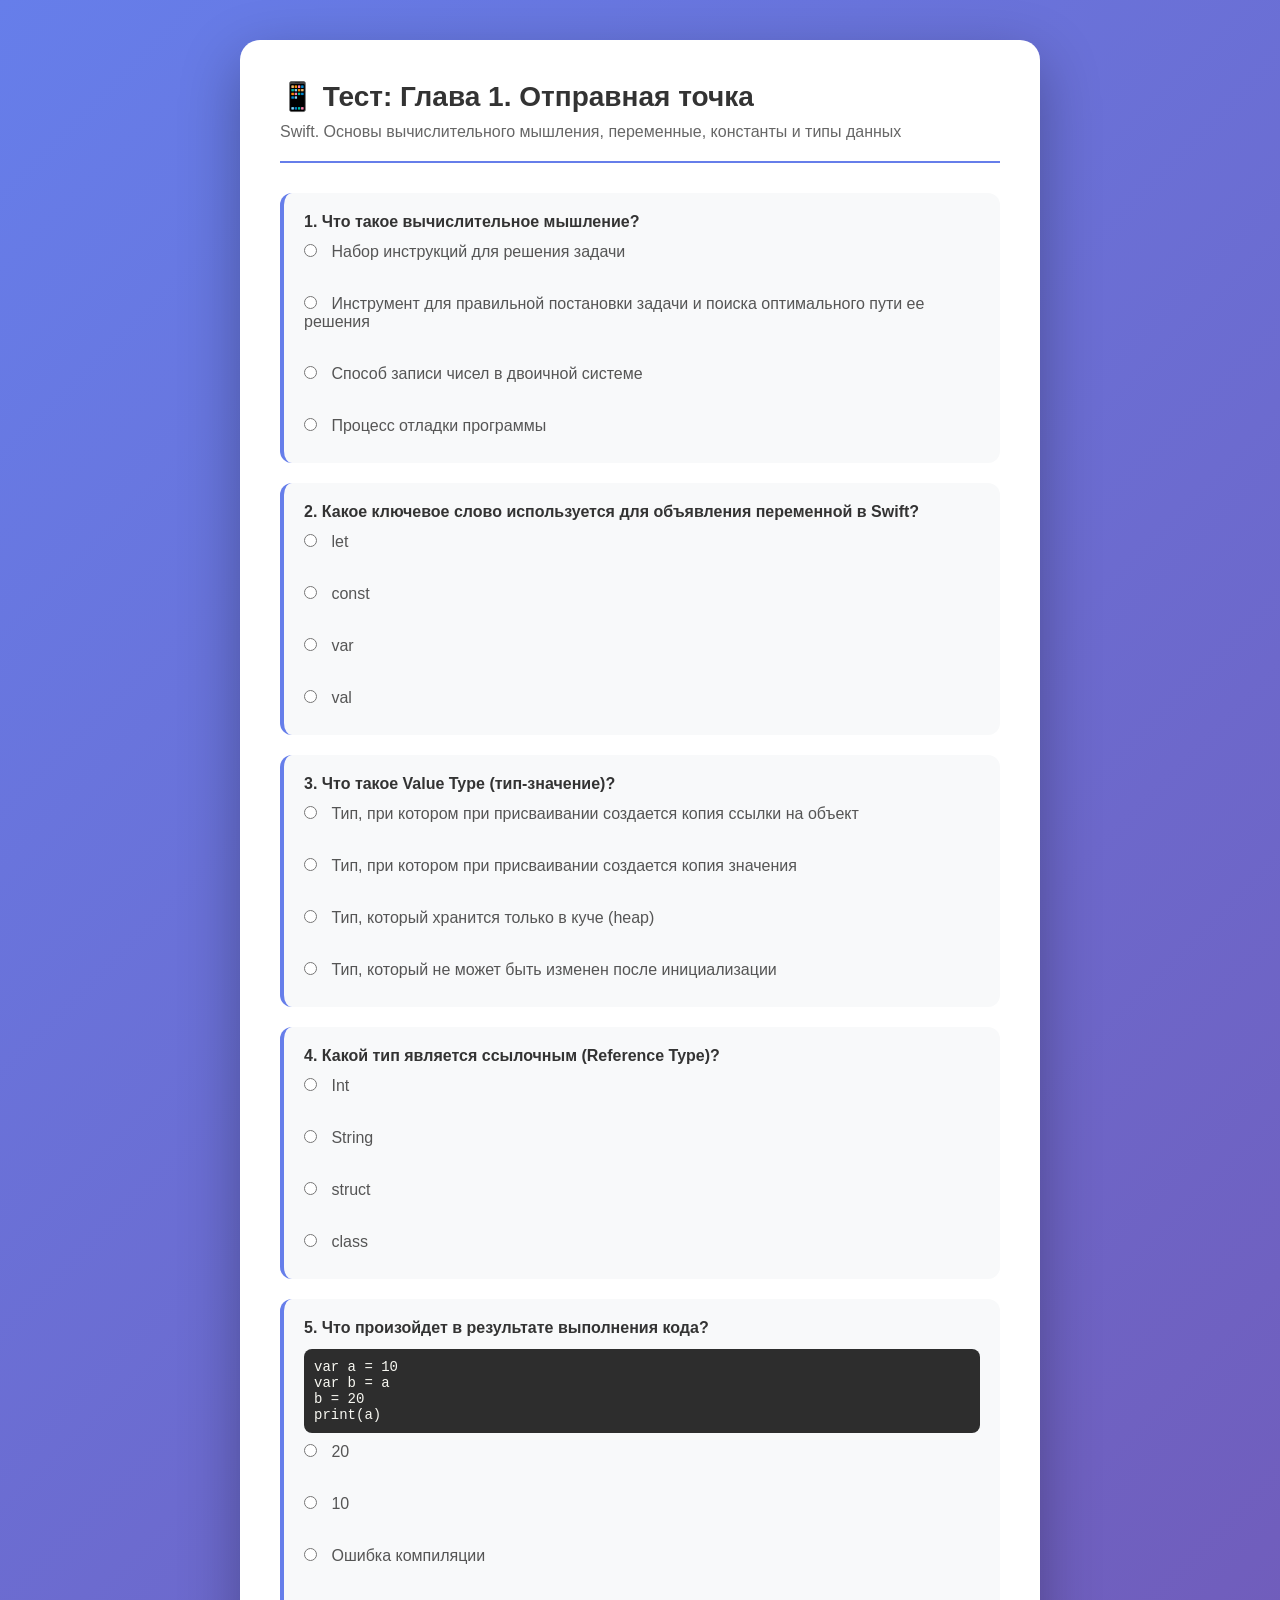
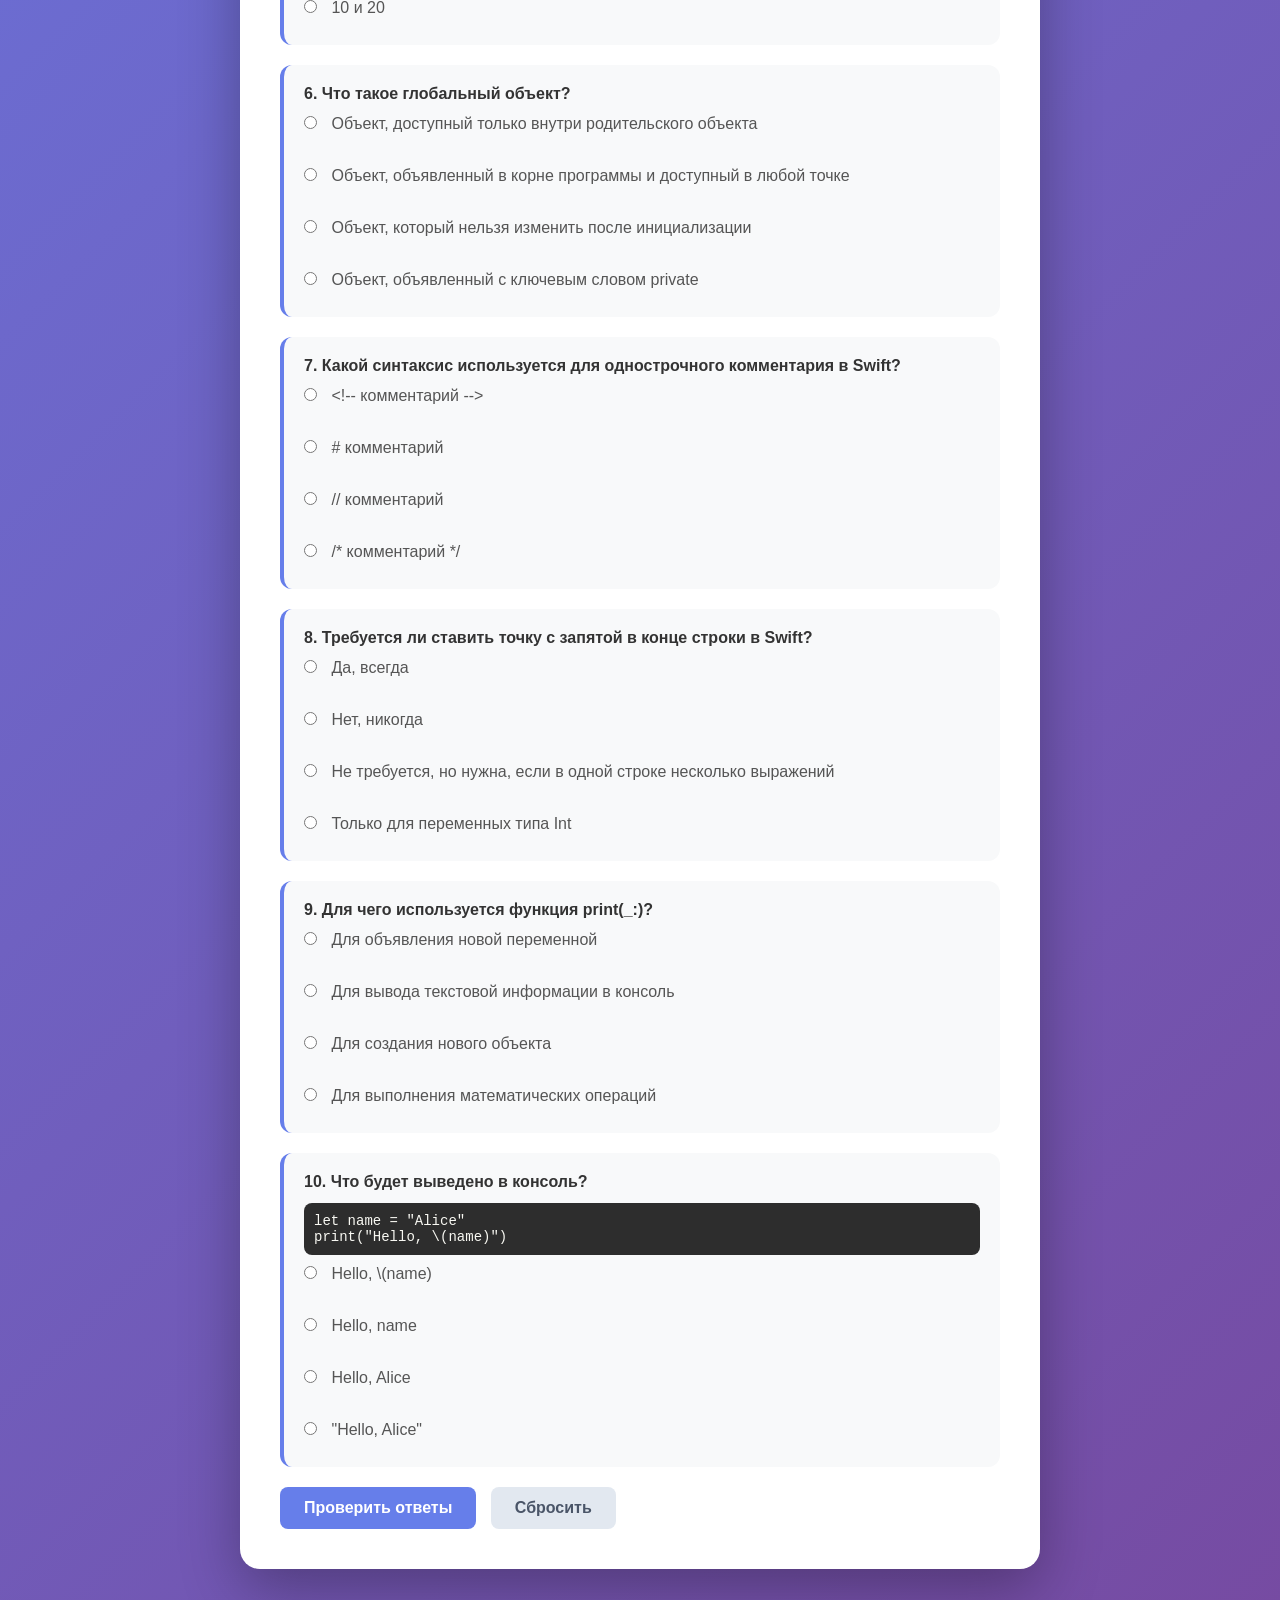
==== swift/part-01/chapter-01/quiz/index.html @ 601bf2ff "quiz chapter 1" ====
<!DOCTYPE html>
<html lang="ru">
<head>
    <meta charset="UTF-8">
    <meta name="viewport" content="width=device-width, initial-scale=1.0">
    <title>Тест: Swift. Глава 1</title>
    <link rel="stylesheet" href="style.css">
</head>
<body>
    <div class="container">
        <h1>📱 Тест: Глава 1. Отправная точка</h1>
        <p class="subtitle">Swift. Основы вычислительного мышления, переменные, константы и типы данных</p>
        
        <form id="quizForm">
            <!-- Вопрос 1 -->
            <div class="question">
                <p><strong>1. Что такое вычислительное мышление?</strong></p>
                <label><input type="radio" name="q1" value="0"> Набор инструкций для решения задачи</label><br>
                <label><input type="radio" name="q1" value="1"> Инструмент для правильной постановки задачи и поиска оптимального пути ее решения</label><br>
                <label><input type="radio" name="q1" value="0"> Способ записи чисел в двоичной системе</label><br>
                <label><input type="radio" name="q1" value="0"> Процесс отладки программы</label>
            </div>

            <!-- Вопрос 2 -->
            <div class="question">
                <p><strong>2. Какое ключевое слово используется для объявления переменной в Swift?</strong></p>
                <label><input type="radio" name="q2" value="0"> let</label><br>
                <label><input type="radio" name="q2" value="0"> const</label><br>
                <label><input type="radio" name="q2" value="1"> var</label><br>
                <label><input type="radio" name="q2" value="0"> val</label>
            </div>

            <!-- Вопрос 3 -->
            <div class="question">
                <p><strong>3. Что такое Value Type (тип-значение)?</strong></p>
                <label><input type="radio" name="q3" value="0"> Тип, при котором при присваивании создается копия ссылки на объект</label><br>
                <label><input type="radio" name="q3" value="1"> Тип, при котором при присваивании создается копия значения</label><br>
                <label><input type="radio" name="q3" value="0"> Тип, который хранится только в куче (heap)</label><br>
                <label><input type="radio" name="q3" value="0"> Тип, который не может быть изменен после инициализации</label>
            </div>

            <!-- Вопрос 4 -->
            <div class="question">
                <p><strong>4. Какой тип является ссылочным (Reference Type)?</strong></p>
                <label><input type="radio" name="q4" value="0"> Int</label><br>
                <label><input type="radio" name="q4" value="0"> String</label><br>
                <label><input type="radio" name="q4" value="0"> struct</label><br>
                <label><input type="radio" name="q4" value="1"> class</label>
            </div>

            <!-- Вопрос 5 -->
            <div class="question">
                <p><strong>5. Что произойдет в результате выполнения кода?</strong></p>
                <pre>var a = 10
var b = a
b = 20
print(a)</pre>
                <label><input type="radio" name="q5" value="0"> 20</label><br>
                <label><input type="radio" name="q5" value="1"> 10</label><br>
                <label><input type="radio" name="q5" value="0"> Ошибка компиляции</label><br>
                <label><input type="radio" name="q5" value="0"> 10 и 20</label>
            </div>

            <!-- Вопрос 6 -->
            <div class="question">
                <p><strong>6. Что такое глобальный объект?</strong></p>
                <label><input type="radio" name="q6" value="0"> Объект, доступный только внутри родительского объекта</label><br>
                <label><input type="radio" name="q6" value="1"> Объект, объявленный в корне программы и доступный в любой точке</label><br>
                <label><input type="radio" name="q6" value="0"> Объект, который нельзя изменить после инициализации</label><br>
                <label><input type="radio" name="q6" value="0"> Объект, объявленный с ключевым словом private</label>
            </div>

            <!-- Вопрос 7 -->
            <div class="question">
                <p><strong>7. Какой синтаксис используется для однострочного комментария в Swift?</strong></p>
                <label><input type="radio" name="q7" value="0"> &lt;!-- комментарий --&gt;</label><br>
                <label><input type="radio" name="q7" value="0"> # комментарий</label><br>
                <label><input type="radio" name="q7" value="1"> // комментарий</label><br>
                <label><input type="radio" name="q7" value="0"> /* комментарий */</label>
            </div>

            <!-- Вопрос 8 -->
            <div class="question">
                <p><strong>8. Требуется ли ставить точку с запятой в конце строки в Swift?</strong></p>
                <label><input type="radio" name="q8" value="0"> Да, всегда</label><br>
                <label><input type="radio" name="q8" value="0"> Нет, никогда</label><br>
                <label><input type="radio" name="q8" value="1"> Не требуется, но нужна, если в одной строке несколько выражений</label><br>
                <label><input type="radio" name="q8" value="0"> Только для переменных типа Int</label>
            </div>

            <!-- Вопрос 9 -->
            <div class="question">
                <p><strong>9. Для чего используется функция print(_:)?</strong></p>
                <label><input type="radio" name="q9" value="0"> Для объявления новой переменной</label><br>
                <label><input type="radio" name="q9" value="1"> Для вывода текстовой информации в консоль</label><br>
                <label><input type="radio" name="q9" value="0"> Для создания нового объекта</label><br>
                <label><input type="radio" name="q9" value="0"> Для выполнения математических операций</label>
            </div>

            <!-- Вопрос 10 -->
            <div class="question">
                <p><strong>10. Что будет выведено в консоль?</strong></p>
                <pre>let name = "Alice"
print("Hello, \(name)")</pre>
                <label><input type="radio" name="q10" value="0"> Hello, \(name)</label><br>
                <label><input type="radio" name="q10" value="0"> Hello, name</label><br>
                <label><input type="radio" name="q10" value="1"> Hello, Alice</label><br>
                <label><input type="radio" name="q10" value="0"> "Hello, Alice"</label>
            </div>

            <button type="button" class="btn" onclick="checkAnswers()">Проверить ответы</button>
            <button type="reset" class="btn reset" onclick="clearResult()">Сбросить</button>
        </form>
        
        <div id="result"></div>
    </div>
    
    <script src="script.js"></script>
</body>
</html>
---- swift/part-01/chapter-01/quiz/style.css ----
* {
    margin: 0;
    padding: 0;
    box-sizing: border-box;
}

body {
    font-family: -apple-system, BlinkMacSystemFont, 'Segoe UI', Roboto, Helvetica, Arial, sans-serif;
    background: linear-gradient(135deg, #667eea 0%, #764ba2 100%);
    min-height: 100vh;
    padding: 40px 20px;
}

.container {
    max-width: 800px;
    margin: 0 auto;
    background: white;
    border-radius: 20px;
    padding: 40px;
    box-shadow: 0 20px 60px rgba(0,0,0,0.3);
}

h1 {
    color: #333;
    margin-bottom: 10px;
    font-size: 28px;
}

.subtitle {
    color: #666;
    margin-bottom: 30px;
    padding-bottom: 20px;
    border-bottom: 2px solid #667eea;
}

.question {
    background: #f8f9fa;
    padding: 20px;
    margin-bottom: 20px;
    border-radius: 12px;
    border-left: 4px solid #667eea;
}

.question p {
    font-weight: 600;
    margin-bottom: 12px;
    color: #333;
}

.question pre {
    background: #2d2d2d;
    color: #f8f8f2;
    padding: 10px;
    border-radius: 8px;
    margin: 10px 0;
    font-family: 'SF Mono', Monaco, monospace;
    font-size: 14px;
}

.question label {
    display: block;
    margin: 8px 0;
    cursor: pointer;
    color: #555;
}

.question input[type="radio"] {
    margin-right: 10px;
    cursor: pointer;
}

.btn {
    background: #667eea;
    color: white;
    border: none;
    padding: 12px 24px;
    font-size: 16px;
    font-weight: 600;
    border-radius: 8px;
    cursor: pointer;
    margin-right: 10px;
    transition: background 0.3s;
}

.btn:hover {
    background: #5a67d8;
}

.btn.reset {
    background: #e2e8f0;
    color: #4a5568;
}

.btn.reset:hover {
    background: #cbd5e0;
}

#result {
    margin-top: 30px;
    padding: 20px;
    border-radius: 12px;
    font-size: 18px;
    font-weight: 600;
    text-align: center;
    display: none;
}

.result-success {
    background: #c6f6d5;
    color: #22543d;
    border: 1px solid #9ae6b4;
}

.result-fail {
    background: #fed7d7;
    color: #742a2a;
    border: 1px solid #fc8181;
}

@media (max-width: 600px) {
    .container {
        padding: 20px;
    }
    
    h1 {
        font-size: 22px;
    }
    
    .btn {
        width: 100%;
        margin-bottom: 10px;
    }
}
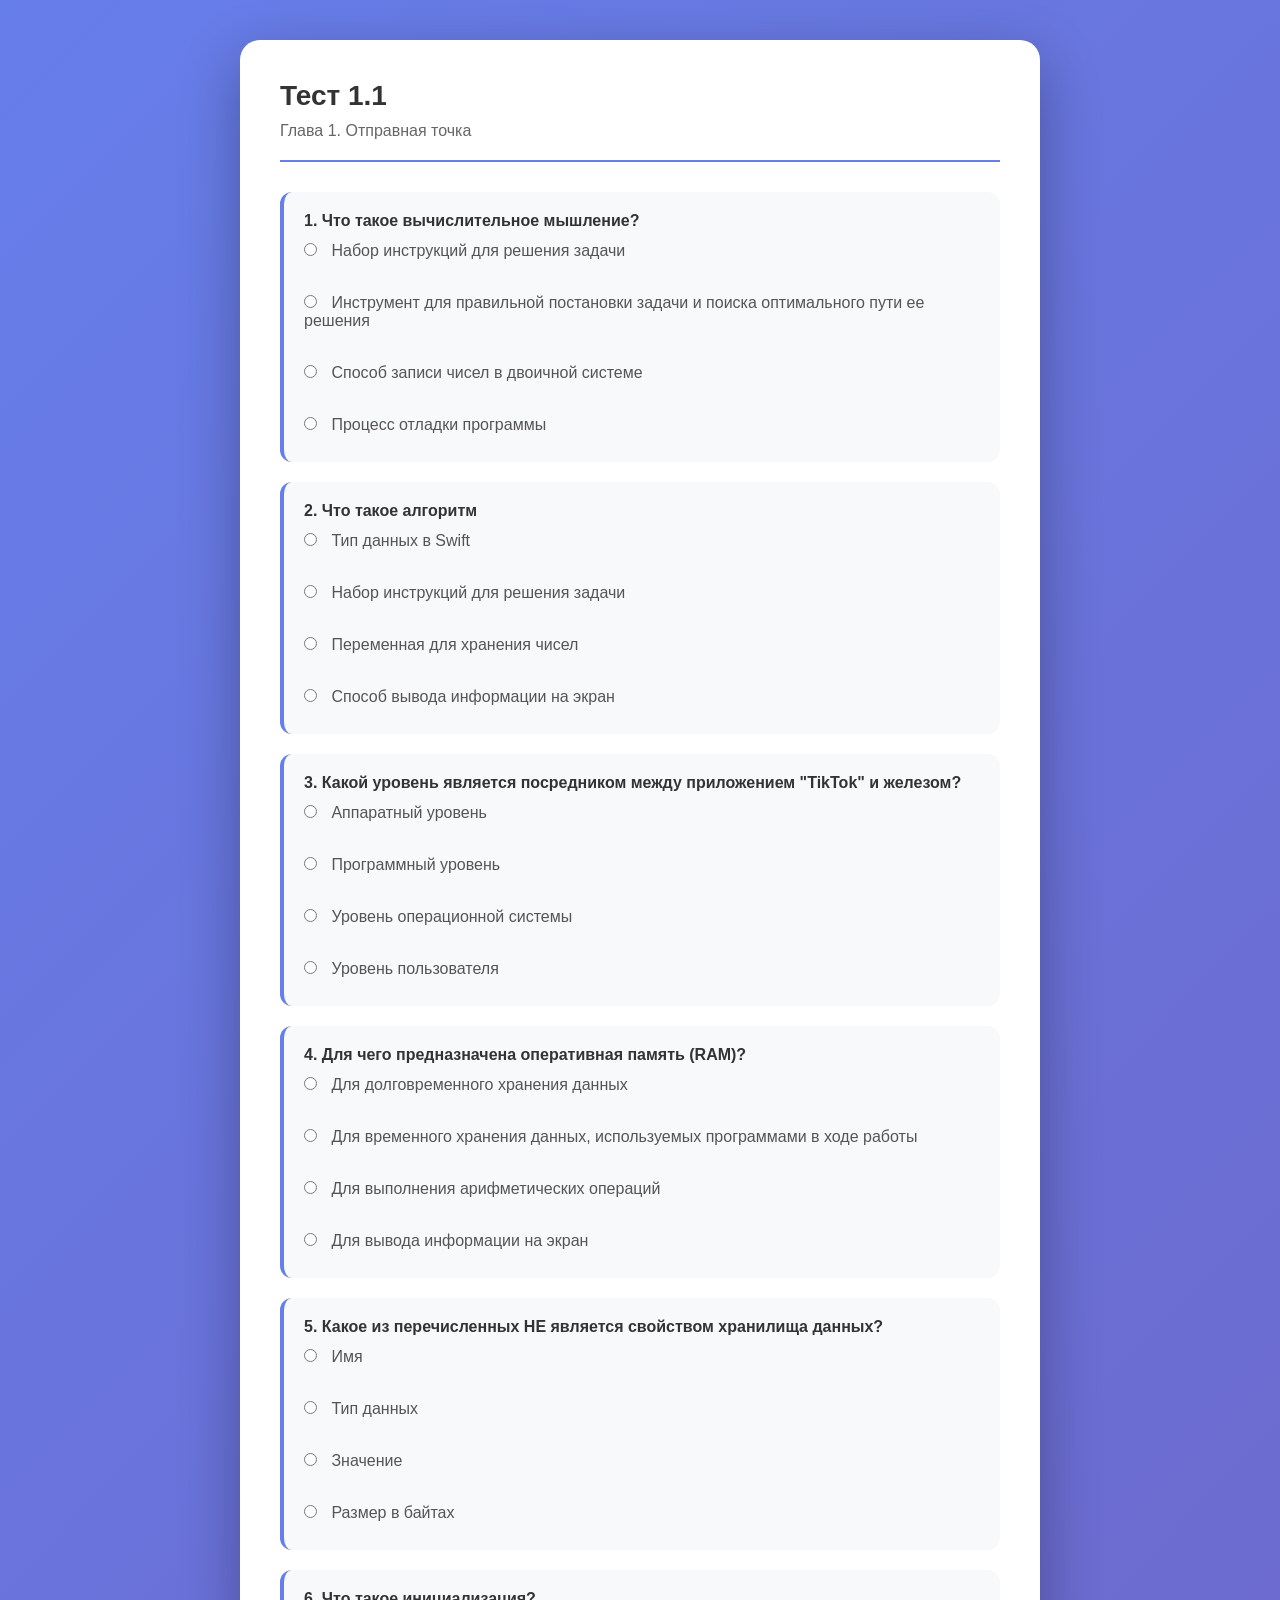
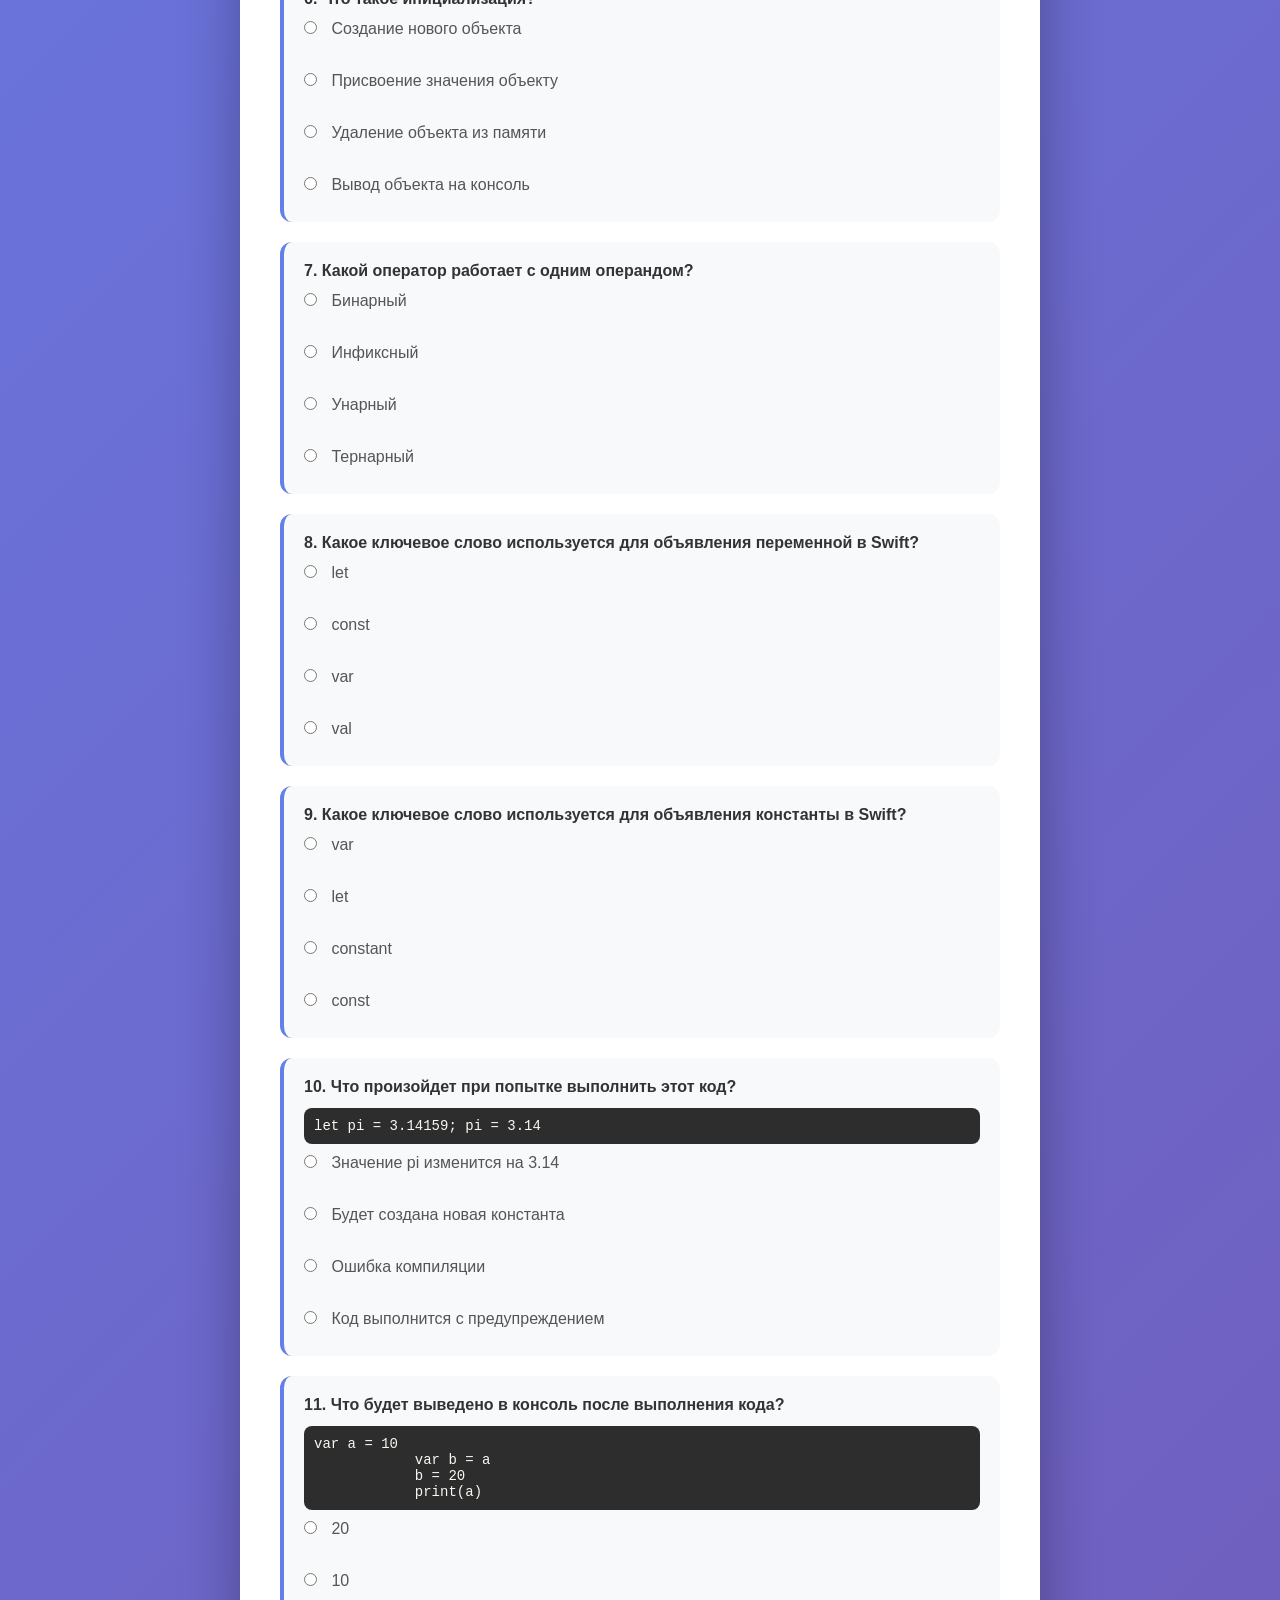
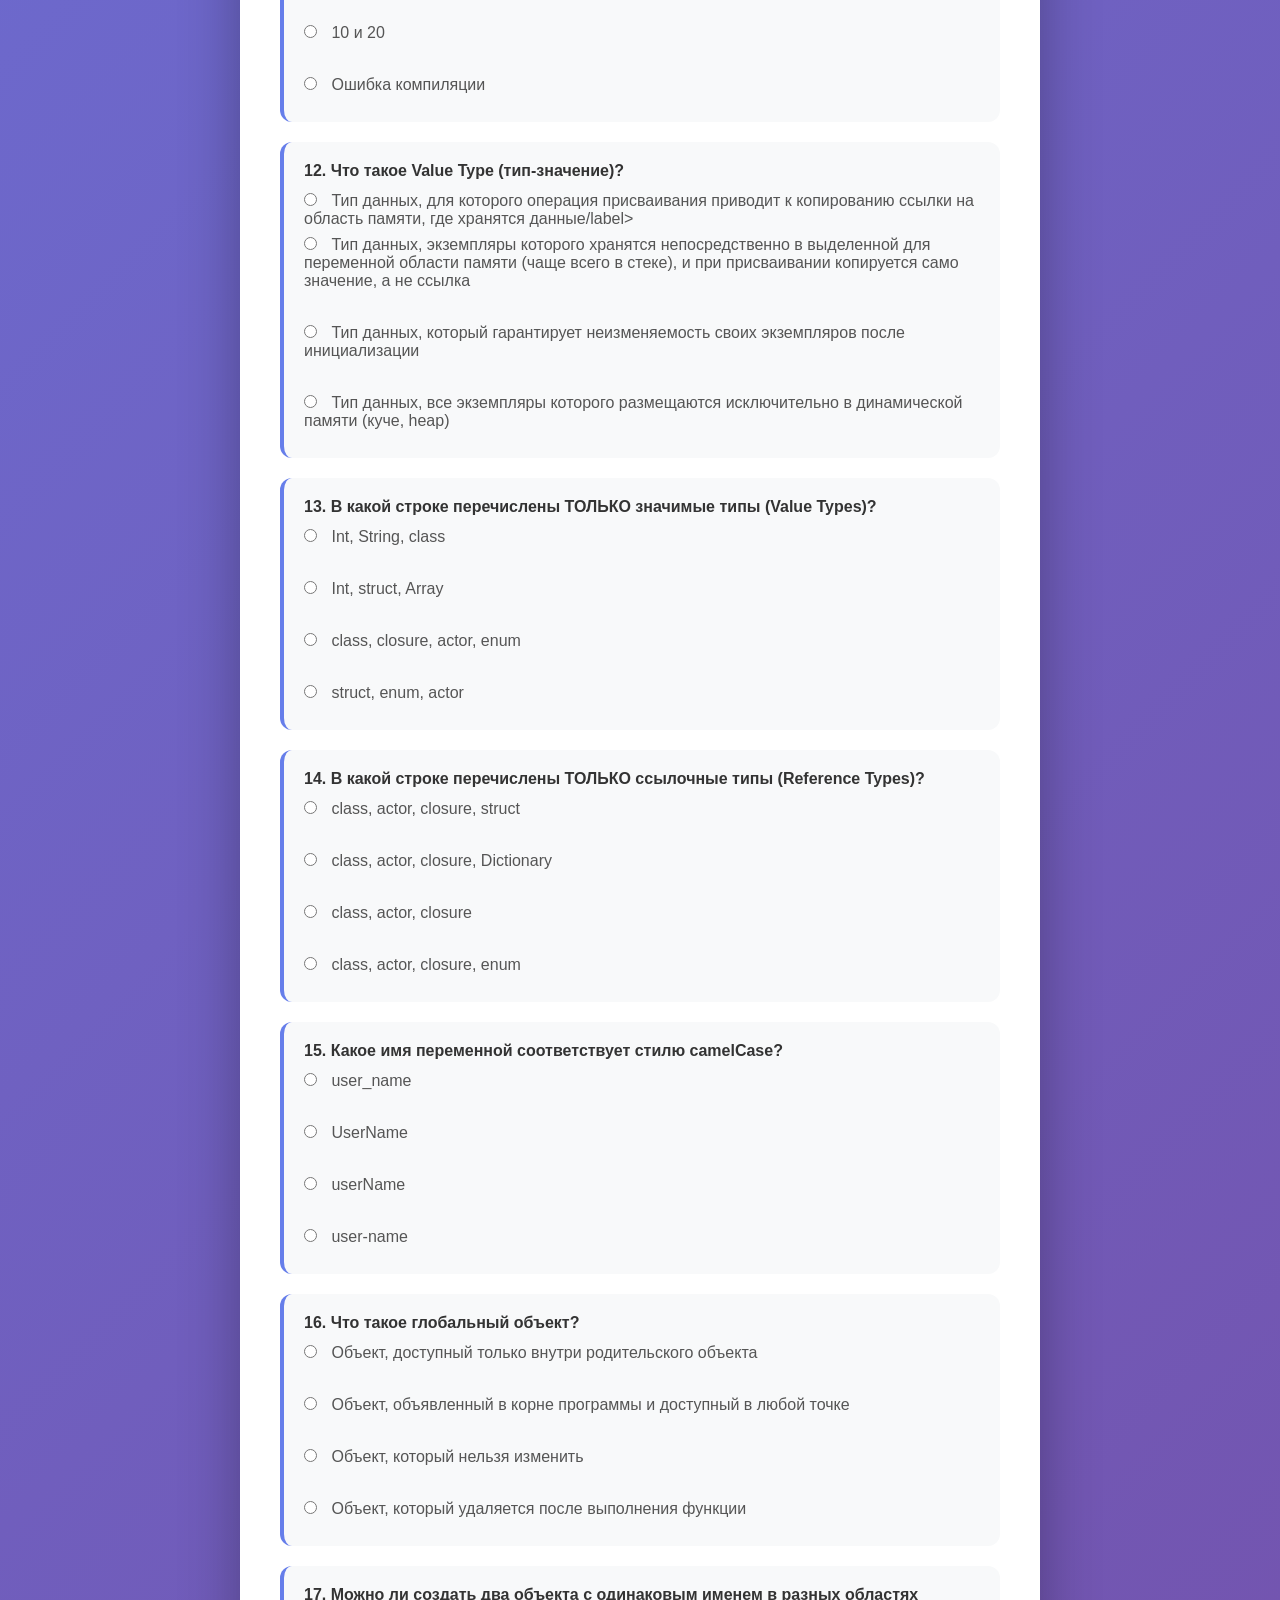
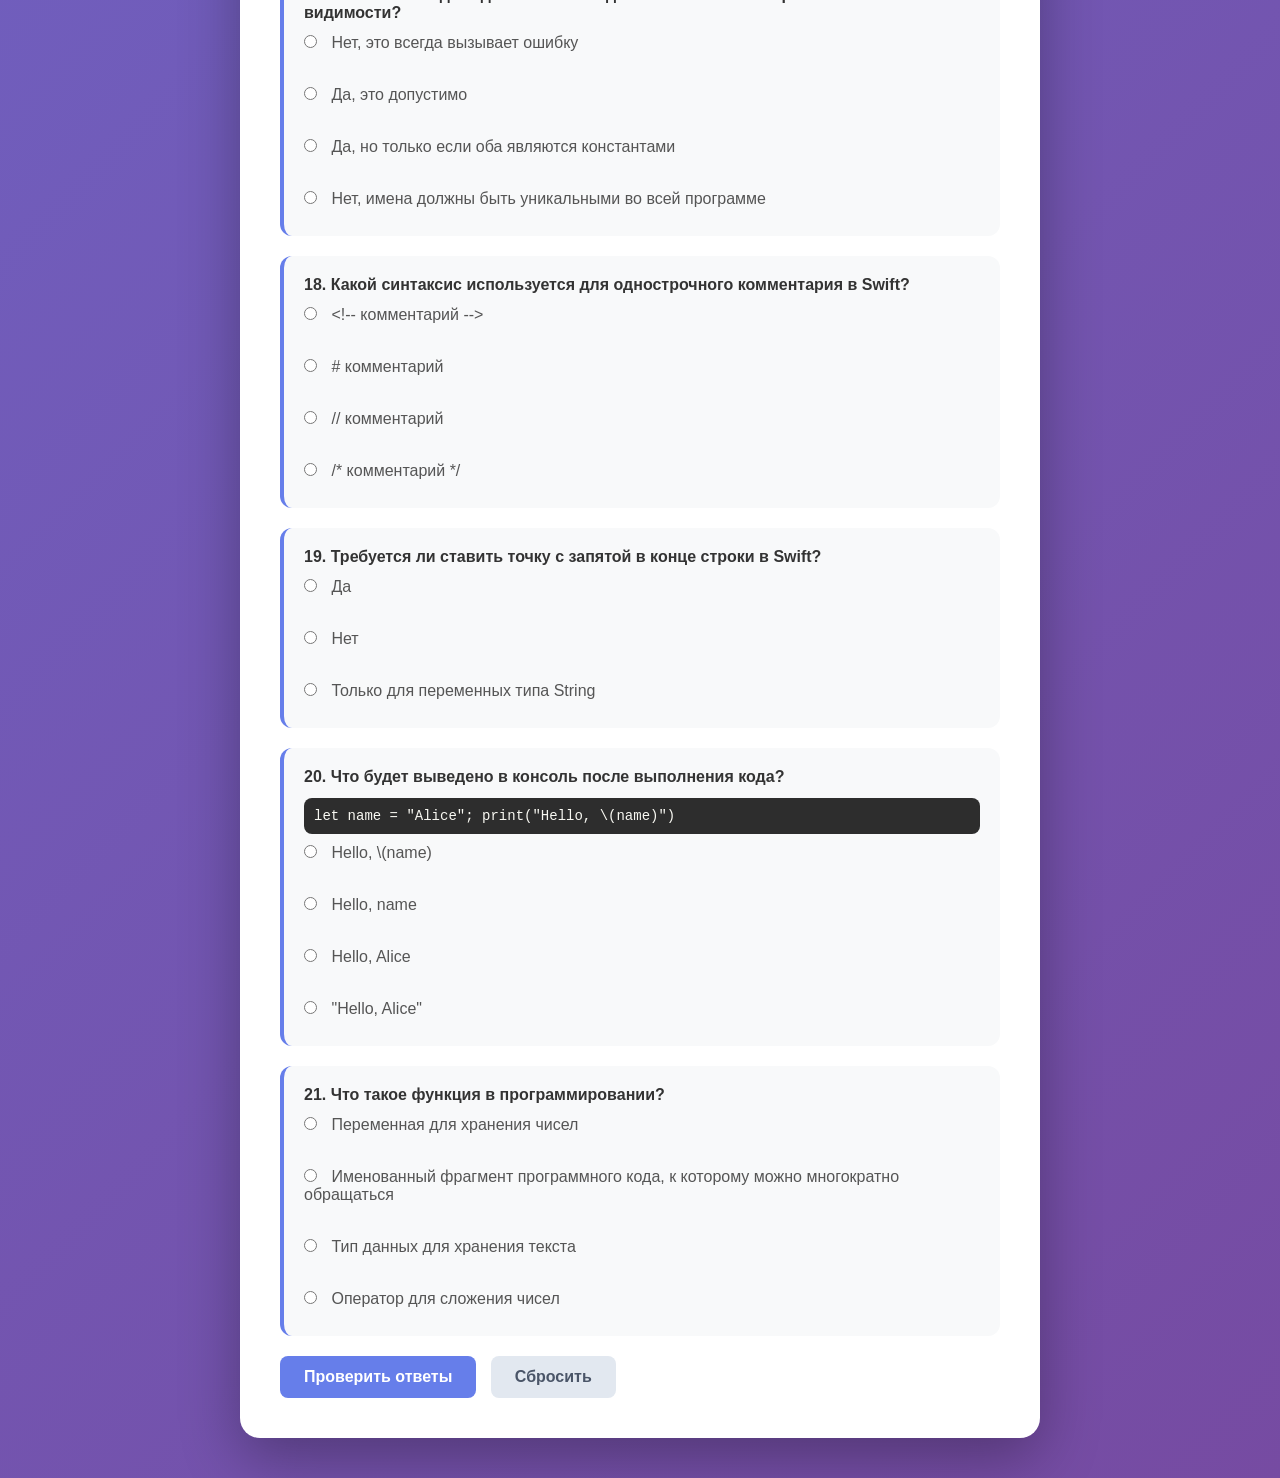
==== commit 383d94b2: "upd quiz 1.1" ====
--- a/swift/part-01/chapter-01/quiz/index.html
+++ b/swift/part-01/chapter-01/quiz/index.html
@@ -8,8 +8,8 @@
 </head>
 <body>
     <div class="container">
-        <h1>📱 Тест: Глава 1. Отправная точка</h1>
-        <p class="subtitle">Swift. Основы вычислительного мышления, переменные, константы и типы данных</p>
+        <h1>Тест 1.1</h1>
+        <p class="subtitle">Глава 1. Отправная точка</p>
         
         <form id="quizForm">
             <!-- Вопрос 1 -->
@@ -23,89 +23,187 @@
 
             <!-- Вопрос 2 -->
             <div class="question">
-                <p><strong>2. Какое ключевое слово используется для объявления переменной в Swift?</strong></p>
-                <label><input type="radio" name="q2" value="0"> let</label><br>
-                <label><input type="radio" name="q2" value="0"> const</label><br>
-                <label><input type="radio" name="q2" value="1"> var</label><br>
-                <label><input type="radio" name="q2" value="0"> val</label>
+                <p><strong>2. Что такое алгоритм </strong></p>
+                <label><input type="radio" name="q2" value="0"> Тип данных в Swift</label><br>
+                <label><input type="radio" name="q2" value="1"> Набор инструкций для решения задачи</label><br>
+                <label><input type="radio" name="q2" value="0"> Переменная для хранения чисел</label><br>
+                <label><input type="radio" name="q2" value="0"> Способ вывода информации на экран</label>
             </div>
 
             <!-- Вопрос 3 -->
             <div class="question">
-                <p><strong>3. Что такое Value Type (тип-значение)?</strong></p>
-                <label><input type="radio" name="q3" value="0"> Тип, при котором при присваивании создается копия ссылки на объект</label><br>
-                <label><input type="radio" name="q3" value="1"> Тип, при котором при присваивании создается копия значения</label><br>
-                <label><input type="radio" name="q3" value="0"> Тип, который хранится только в куче (heap)</label><br>
-                <label><input type="radio" name="q3" value="0"> Тип, который не может быть изменен после инициализации</label>
-            </div>
-
+                <p><strong>3. Какой уровень является посредником между приложением "TikTok" и железом?</strong></p>
+                <label><input type="radio" name="q3" value="0"> Аппаратный уровень</label><br>
+                <label><input type="radio" name="q3" value="0"> Программный уровень</label><br>
+                <label><input type="radio" name="q3" value="1"> Уровень операционной системы</label><br>
+                <label><input type="radio" name="q3" value="0"> Уровень пользователя</label>
+            </div>
+            
             <!-- Вопрос 4 -->
             <div class="question">
-                <p><strong>4. Какой тип является ссылочным (Reference Type)?</strong></p>
-                <label><input type="radio" name="q4" value="0"> Int</label><br>
-                <label><input type="radio" name="q4" value="0"> String</label><br>
-                <label><input type="radio" name="q4" value="0"> struct</label><br>
-                <label><input type="radio" name="q4" value="1"> class</label>
+                <p><strong>4. Для чего предназначена оперативная память (RAM)?</strong></p>
+                <label><input type="radio" name="q4" value="0"> Для долговременного хранения данных</label><br>
+                <label><input type="radio" name="q4" value="1"> Для временного хранения данных, используемых программами в ходе работы</label><br>
+                <label><input type="radio" name="q4" value="0"> Для выполнения арифметических операций</label><br>
+                <label><input type="radio" name="q4" value="0"> Для вывода информации на экран</label>
             </div>
 
             <!-- Вопрос 5 -->
             <div class="question">
-                <p><strong>5. Что произойдет в результате выполнения кода?</strong></p>
+                <p><strong>5. Какое из перечисленных НЕ является свойством хранилища данных?</strong></p>
+                <label><input type="radio" name="q5" value="0"> Имя</label><br>
+                <label><input type="radio" name="q5" value="0"> Тип данных</label><br>
+                <label><input type="radio" name="q5" value="0"> Значение</label><br>
+                <label><input type="radio" name="q5" value="1"> Размер в байтах</label>
+            </div>
+
+            <!-- Вопрос 6 -->
+            <div class="question">
+                <p><strong>6. Что такое инициализация?</strong></p>
+                <label><input type="radio" name="q6" value="0"> Создание нового объекта</label><br>
+                <label><input type="radio" name="q6" value="1"> Присвоение значения объекту</label><br>
+                <label><input type="radio" name="q6" value="0"> Удаление объекта из памяти</label><br>
+                <label><input type="radio" name="q6" value="0"> Вывод объекта на консоль</label>
+            </div>
+
+            <!-- Вопрос 7 -->
+            <div class="question">
+                <p><strong>7. Какой оператор работает с одним операндом?</strong></p>
+                <label><input type="radio" name="q7" value="0"> Бинарный</label><br>
+                <label><input type="radio" name="q7" value="0"> Инфиксный</label><br>
+                <label><input type="radio" name="q7" value="1"> Унарный</label><br>
+                <label><input type="radio" name="q7" value="0"> Тернарный</label>
+            </div>
+
+            <!-- Вопрос 8 -->
+            <div class="question">
+                <p><strong>8. Какое ключевое слово используется для объявления переменной в Swift?</strong></p>
+                <label><input type="radio" name="q8" value="0"> let</label><br>
+                <label><input type="radio" name="q8" value="0"> const</label><br>
+                <label><input type="radio" name="q8" value="1"> var</label><br>
+                <label><input type="radio" name="q8" value="0"> val</label>
+            </div>
+
+            <!-- Вопрос 9 -->
+            <div class="question">
+                <p><strong>9. Какое ключевое слово используется для объявления константы в Swift?</strong></p>
+                <label><input type="radio" name="q9" value="0"> var</label><br>
+                <label><input type="radio" name="q9" value="1"> let</label><br>
+                <label><input type="radio" name="q9" value="0"> constant</label><br>
+                <label><input type="radio" name="q9" value="0"> const</label>
+            </div>
+
+            <!-- Вопрос 10 -->
+            <div class="question">
+                <p><strong>10. Что произойдет при попытке выполнить этот код?</strong></p>
+                <pre>let pi = 3.14159; pi = 3.14</pre>
+                <label><input type="radio" name="q10" value="0"> Значение pi изменится на 3.14</label><br>
+                <label><input type="radio" name="q10" value="0"> Будет создана новая константа</label><br>
+                <label><input type="radio" name="q10" value="1"> Ошибка компиляции</label><br>
+                <label><input type="radio" name="q10" value="0"> Код выполнится с предупреждением</label>
+            </div>
+
+            <!-- Вопрос 11 -->
+            <div class="question">
+                <p><strong>11. Что будет выведено в консоль после выполнения кода?</strong></p>
                 <pre>var a = 10
-var b = a
-b = 20
-print(a)</pre>
-                <label><input type="radio" name="q5" value="0"> 20</label><br>
-                <label><input type="radio" name="q5" value="1"> 10</label><br>
-                <label><input type="radio" name="q5" value="0"> Ошибка компиляции</label><br>
-                <label><input type="radio" name="q5" value="0"> 10 и 20</label>
-            </div>
-
-            <!-- Вопрос 6 -->
-            <div class="question">
-                <p><strong>6. Что такое глобальный объект?</strong></p>
-                <label><input type="radio" name="q6" value="0"> Объект, доступный только внутри родительского объекта</label><br>
-                <label><input type="radio" name="q6" value="1"> Объект, объявленный в корне программы и доступный в любой точке</label><br>
-                <label><input type="radio" name="q6" value="0"> Объект, который нельзя изменить после инициализации</label><br>
-                <label><input type="radio" name="q6" value="0"> Объект, объявленный с ключевым словом private</label>
-            </div>
-
-            <!-- Вопрос 7 -->
-            <div class="question">
-                <p><strong>7. Какой синтаксис используется для однострочного комментария в Swift?</strong></p>
-                <label><input type="radio" name="q7" value="0"> &lt;!-- комментарий --&gt;</label><br>
-                <label><input type="radio" name="q7" value="0"> # комментарий</label><br>
-                <label><input type="radio" name="q7" value="1"> // комментарий</label><br>
-                <label><input type="radio" name="q7" value="0"> /* комментарий */</label>
-            </div>
-
-            <!-- Вопрос 8 -->
-            <div class="question">
-                <p><strong>8. Требуется ли ставить точку с запятой в конце строки в Swift?</strong></p>
-                <label><input type="radio" name="q8" value="0"> Да, всегда</label><br>
-                <label><input type="radio" name="q8" value="0"> Нет, никогда</label><br>
-                <label><input type="radio" name="q8" value="1"> Не требуется, но нужна, если в одной строке несколько выражений</label><br>
-                <label><input type="radio" name="q8" value="0"> Только для переменных типа Int</label>
-            </div>
-
-            <!-- Вопрос 9 -->
-            <div class="question">
-                <p><strong>9. Для чего используется функция print(_:)?</strong></p>
-                <label><input type="radio" name="q9" value="0"> Для объявления новой переменной</label><br>
-                <label><input type="radio" name="q9" value="1"> Для вывода текстовой информации в консоль</label><br>
-                <label><input type="radio" name="q9" value="0"> Для создания нового объекта</label><br>
-                <label><input type="radio" name="q9" value="0"> Для выполнения математических операций</label>
-            </div>
-
-            <!-- Вопрос 10 -->
-            <div class="question">
-                <p><strong>10. Что будет выведено в консоль?</strong></p>
-                <pre>let name = "Alice"
-print("Hello, \(name)")</pre>
-                <label><input type="radio" name="q10" value="0"> Hello, \(name)</label><br>
-                <label><input type="radio" name="q10" value="0"> Hello, name</label><br>
-                <label><input type="radio" name="q10" value="1"> Hello, Alice</label><br>
-                <label><input type="radio" name="q10" value="0"> "Hello, Alice"</label>
+            var b = a
+            b = 20
+            print(a)</pre>
+                <label><input type="radio" name="q11" value="0"> 20</label><br>
+                <label><input type="radio" name="q11" value="1"> 10</label><br>
+                <label><input type="radio" name="q11" value="0"> 10 и 20</label><br>
+                <label><input type="radio" name="q11" value="0"> Ошибка компиляции</label>
+            </div>
+
+            <!-- Вопрос 12 -->
+            <div class="question">
+                <p><strong>12. Что такое Value Type (тип-значение)?</strong></p>
+                <label><input type="radio" name="q12" value="0"> Тип данных, для которого операция присваивания приводит к копированию ссылки на область памяти, где хранятся данные/label><br>
+                <label><input type="radio" name="q12" value="1"> Тип данных, экземпляры которого хранятся непосредственно в выделенной для переменной области памяти (чаще всего в стеке), и при присваивании копируется само значение, а не ссылка</label><br>
+                <label><input type="radio" name="q12" value="0"> Тип данных, который гарантирует неизменяемость своих экземпляров после инициализации</label><br>
+                <label><input type="radio" name="q12" value="0"> Тип данных, все экземпляры которого размещаются исключительно в динамической памяти (куче, heap)</label>
+            </div>
+
+            <!-- Вопрос 13 -->
+            <div class="question">
+                <p><strong>13. В какой строке перечислены ТОЛЬКО значимые типы (Value Types)?</strong></p>
+                <label><input type="radio" name="q13" value="0"> Int, String, class</label><br>
+                <label><input type="radio" name="q13" value="1"> Int, struct, Array</label><br>
+                <label><input type="radio" name="q13" value="0"> class, closure, actor, enum</label><br>
+                <label><input type="radio" name="q13" value="0"> struct, enum, actor</label>
+            </div>
+
+            <!-- Вопрос 14 -->
+            <div class="question">
+                <p><strong>14. В какой строке перечислены ТОЛЬКО ссылочные типы (Reference Types)?</strong></p>
+                <label><input type="radio" name="q14" value="0"> class, actor, closure, struct</label><br>
+                <label><input type="radio" name="q14" value="0"> class, actor, closure, Dictionary</label><br>
+                <label><input type="radio" name="q14" value="1"> class, actor, closure</label><br>
+                <label><input type="radio" name="q14" value="0"> class, actor, closure, enum</label>
+            </div>
+
+            <!-- Вопрос 15 -->
+            <div class="question">
+                <p><strong>15. Какое имя переменной соответствует стилю camelCase?</strong></p>
+                <label><input type="radio" name="q15" value="0"> user_name</label><br>
+                <label><input type="radio" name="q15" value="0"> UserName</label><br>
+                <label><input type="radio" name="q15" value="1"> userName</label><br>
+                <label><input type="radio" name="q15" value="0"> user-name</label>
+            </div>
+
+            <!-- Вопрос 16 -->
+            <div class="question">
+                <p><strong>16. Что такое глобальный объект?</strong></p>
+                <label><input type="radio" name="q16" value="0"> Объект, доступный только внутри родительского объекта</label><br>
+                <label><input type="radio" name="q16" value="1"> Объект, объявленный в корне программы и доступный в любой точке</label><br>
+                <label><input type="radio" name="q16" value="0"> Объект, который нельзя изменить</label><br>
+                <label><input type="radio" name="q16" value="0"> Объект, который удаляется после выполнения функции</label>
+            </div>
+
+            <!-- Вопрос 17 -->
+            <div class="question">
+                <p><strong>17. Можно ли создать два объекта с одинаковым именем в разных областях видимости?</strong></p>
+                <label><input type="radio" name="q17" value="0"> Нет, это всегда вызывает ошибку</label><br>
+                <label><input type="radio" name="q17" value="1"> Да, это допустимо</label><br>
+                <label><input type="radio" name="q17" value="0"> Да, но только если оба являются константами</label><br>
+                <label><input type="radio" name="q17" value="0"> Нет, имена должны быть уникальными во всей программе</label>
+            </div>
+
+            <!-- Вопрос 18 -->
+            <div class="question">
+                <p><strong>18. Какой синтаксис используется для однострочного комментария в Swift?</strong></p>
+                <label><input type="radio" name="q18" value="0"> &lt;!-- комментарий --&gt;</label><br>
+                <label><input type="radio" name="q18" value="0"> # комментарий</label><br>
+                <label><input type="radio" name="q18" value="1"> // комментарий</label><br>
+                <label><input type="radio" name="q18" value="0"> /* комментарий */</label>
+            </div>
+
+            <!-- Вопрос 19 -->
+            <div class="question">
+                <p><strong>19. Требуется ли ставить точку с запятой в конце строки в Swift?</strong></p>
+                <label><input type="radio" name="q19" value="0"> Да</label><br>
+                <label><input type="radio" name="q19" value="1"> Нет</label><br>
+                <label><input type="radio" name="q19" value="0"> Только для переменных типа String</label>
+            </div>
+
+            <!-- Вопрос 20 -->
+            <div class="question">
+                <p><strong>20. Что будет выведено в консоль после выполнения кода?</strong></p>
+                <pre>let name = "Alice"; print("Hello, \(name)")</pre>
+                <label><input type="radio" name="q20" value="0"> Hello, \(name)</label><br>
+                <label><input type="radio" name="q20" value="0"> Hello, name</label><br>
+                <label><input type="radio" name="q20" value="1"> Hello, Alice</label><br>
+                <label><input type="radio" name="q20" value="0"> "Hello, Alice"</label>
+            </div>
+
+            <!-- Вопрос 21 -->
+            <div class="question">
+                <p><strong>21. Что такое функция в программировании?</strong></p>
+                <label><input type="radio" name="q21" value="0"> Переменная для хранения чисел</label><br>
+                <label><input type="radio" name="q21" value="1"> Именованный фрагмент программного кода, к которому можно многократно обращаться</label><br>
+                <label><input type="radio" name="q21" value="0"> Тип данных для хранения текста</label><br>
+                <label><input type="radio" name="q21" value="0"> Оператор для сложения чисел</label>
             </div>
 
             <button type="button" class="btn" onclick="checkAnswers()">Проверить ответы</button>
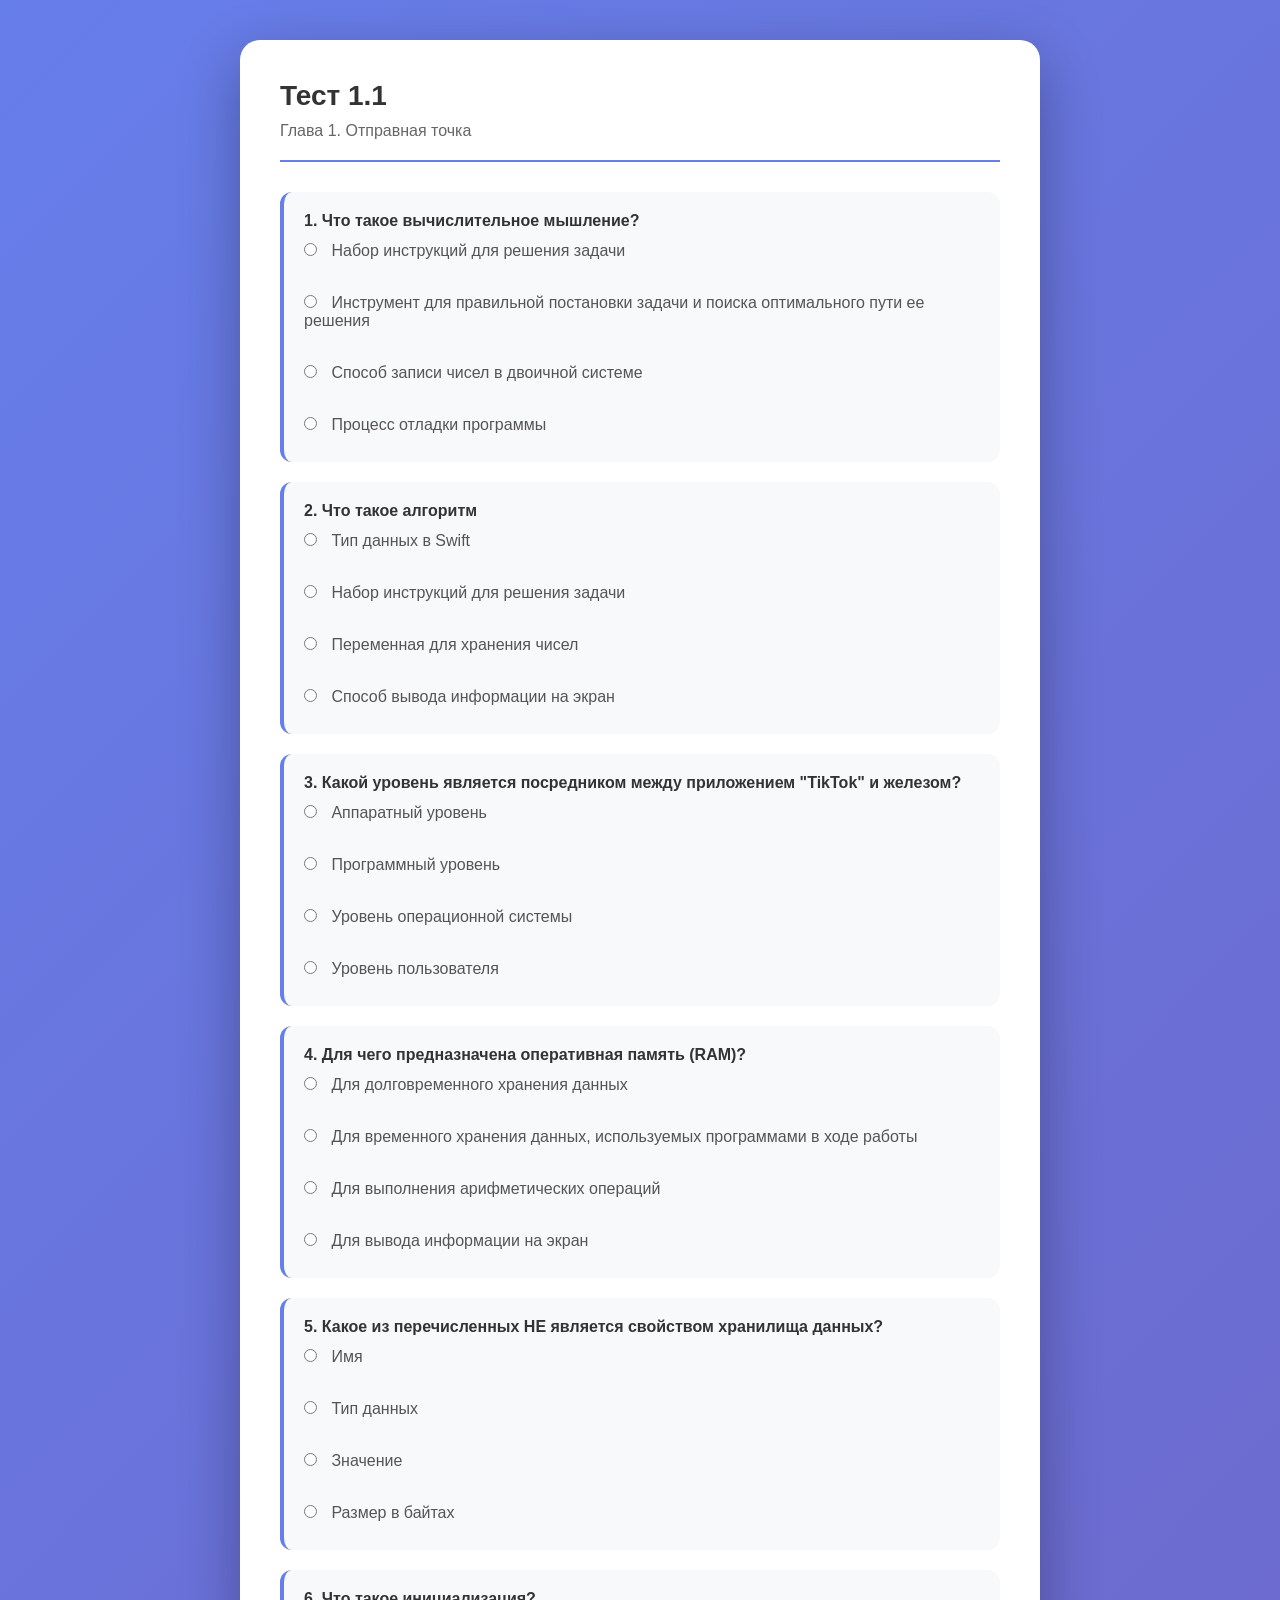
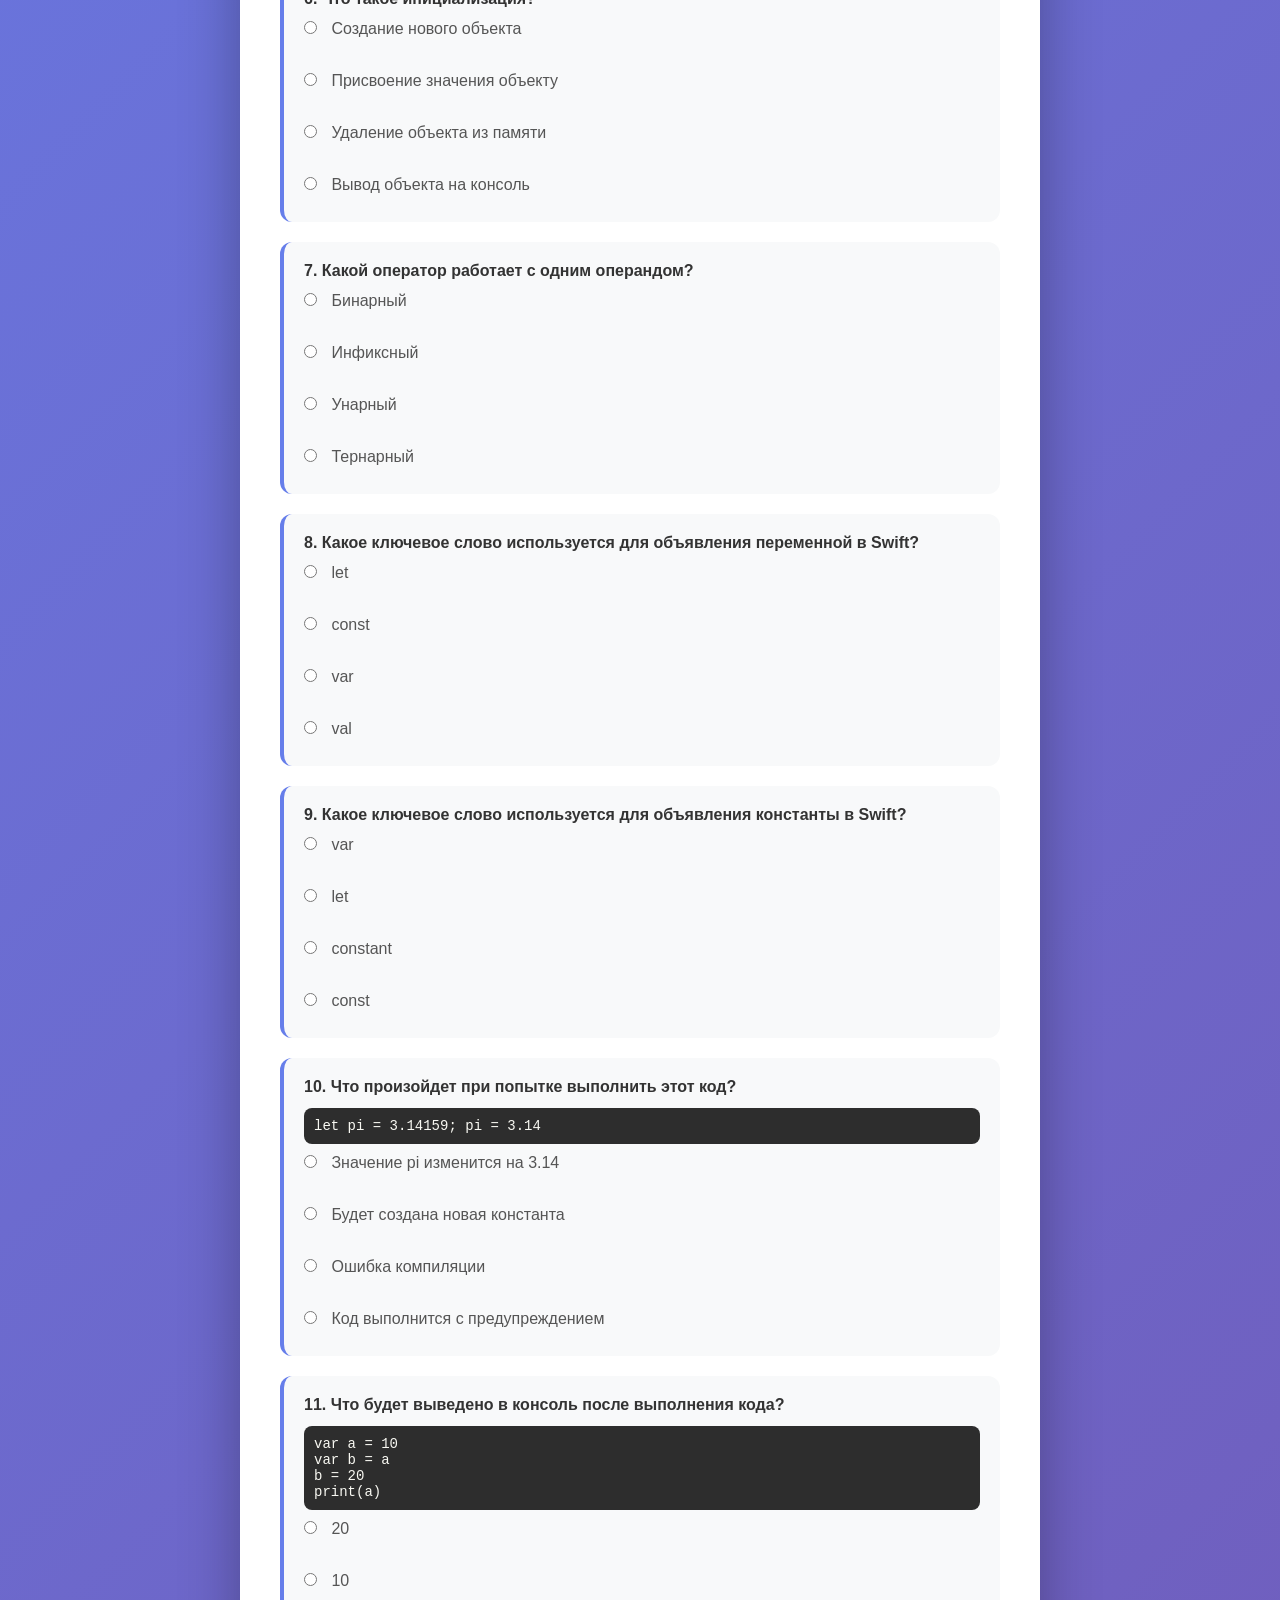
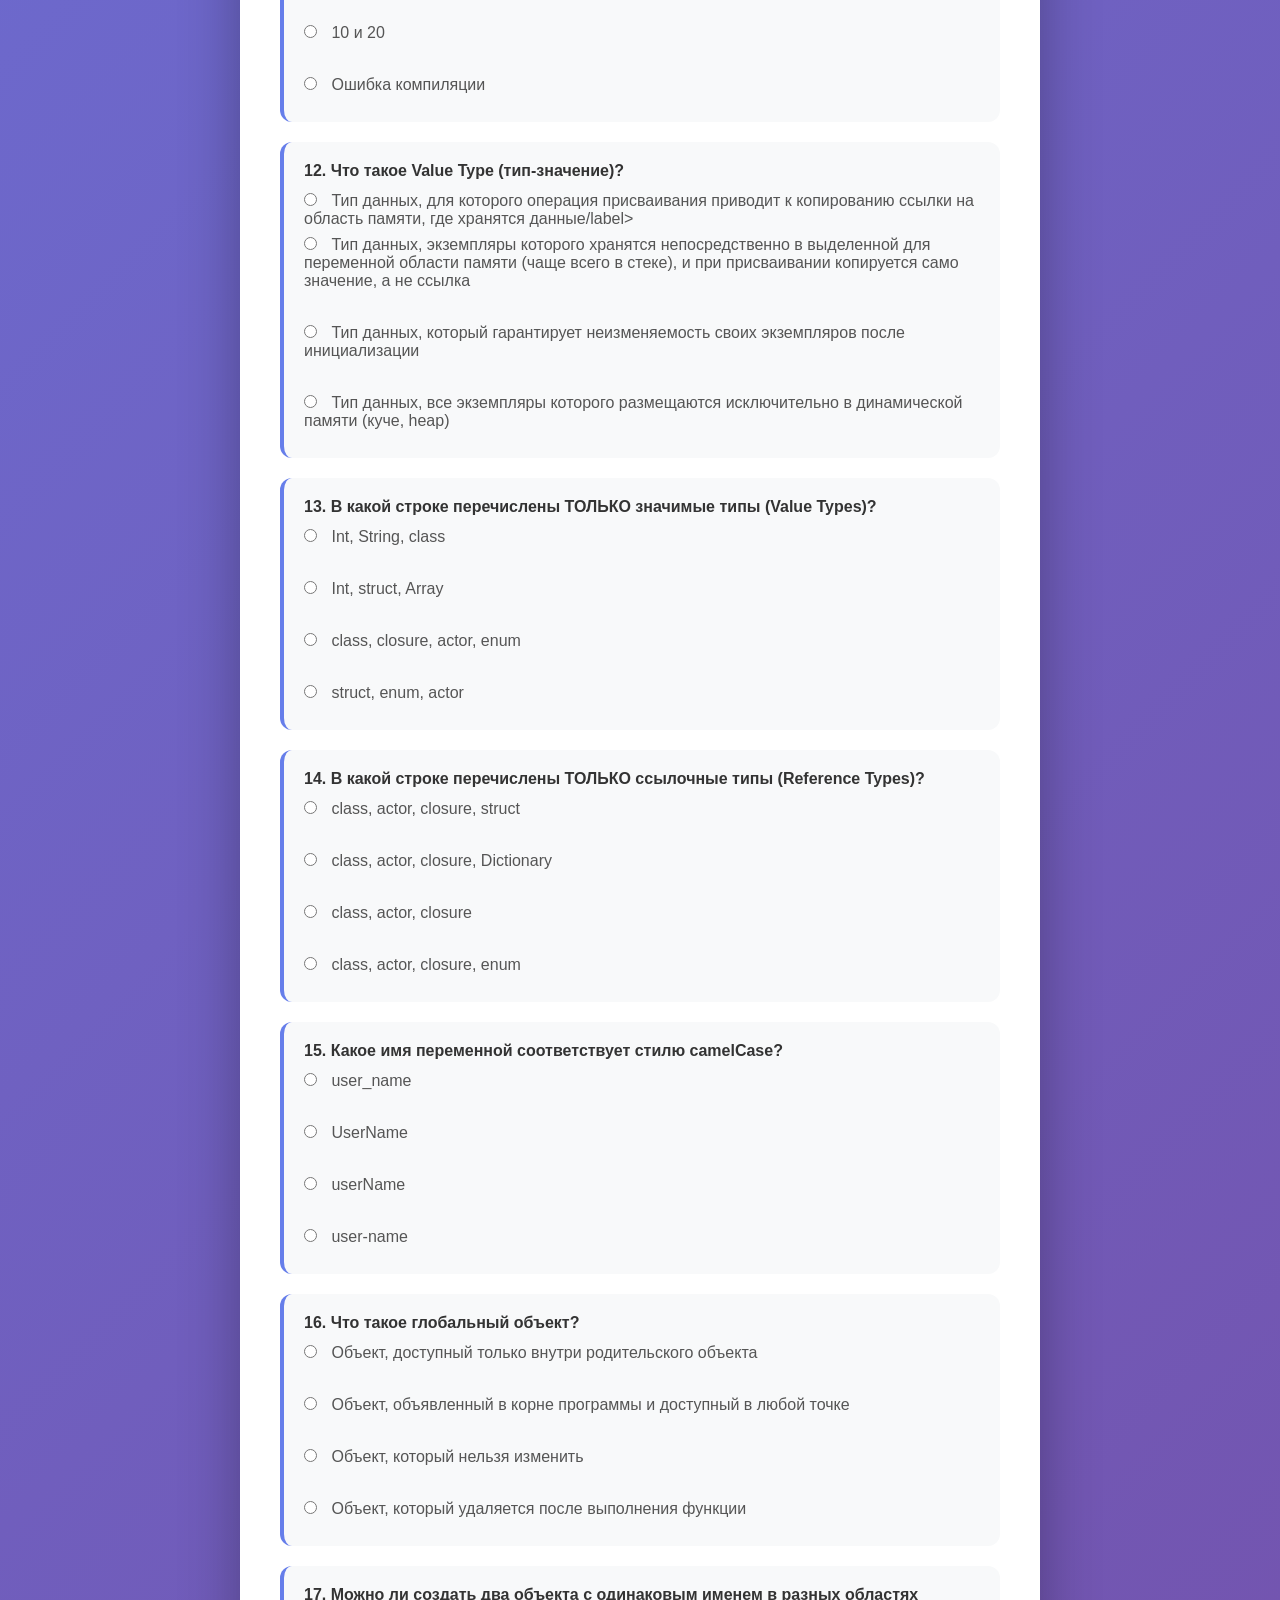
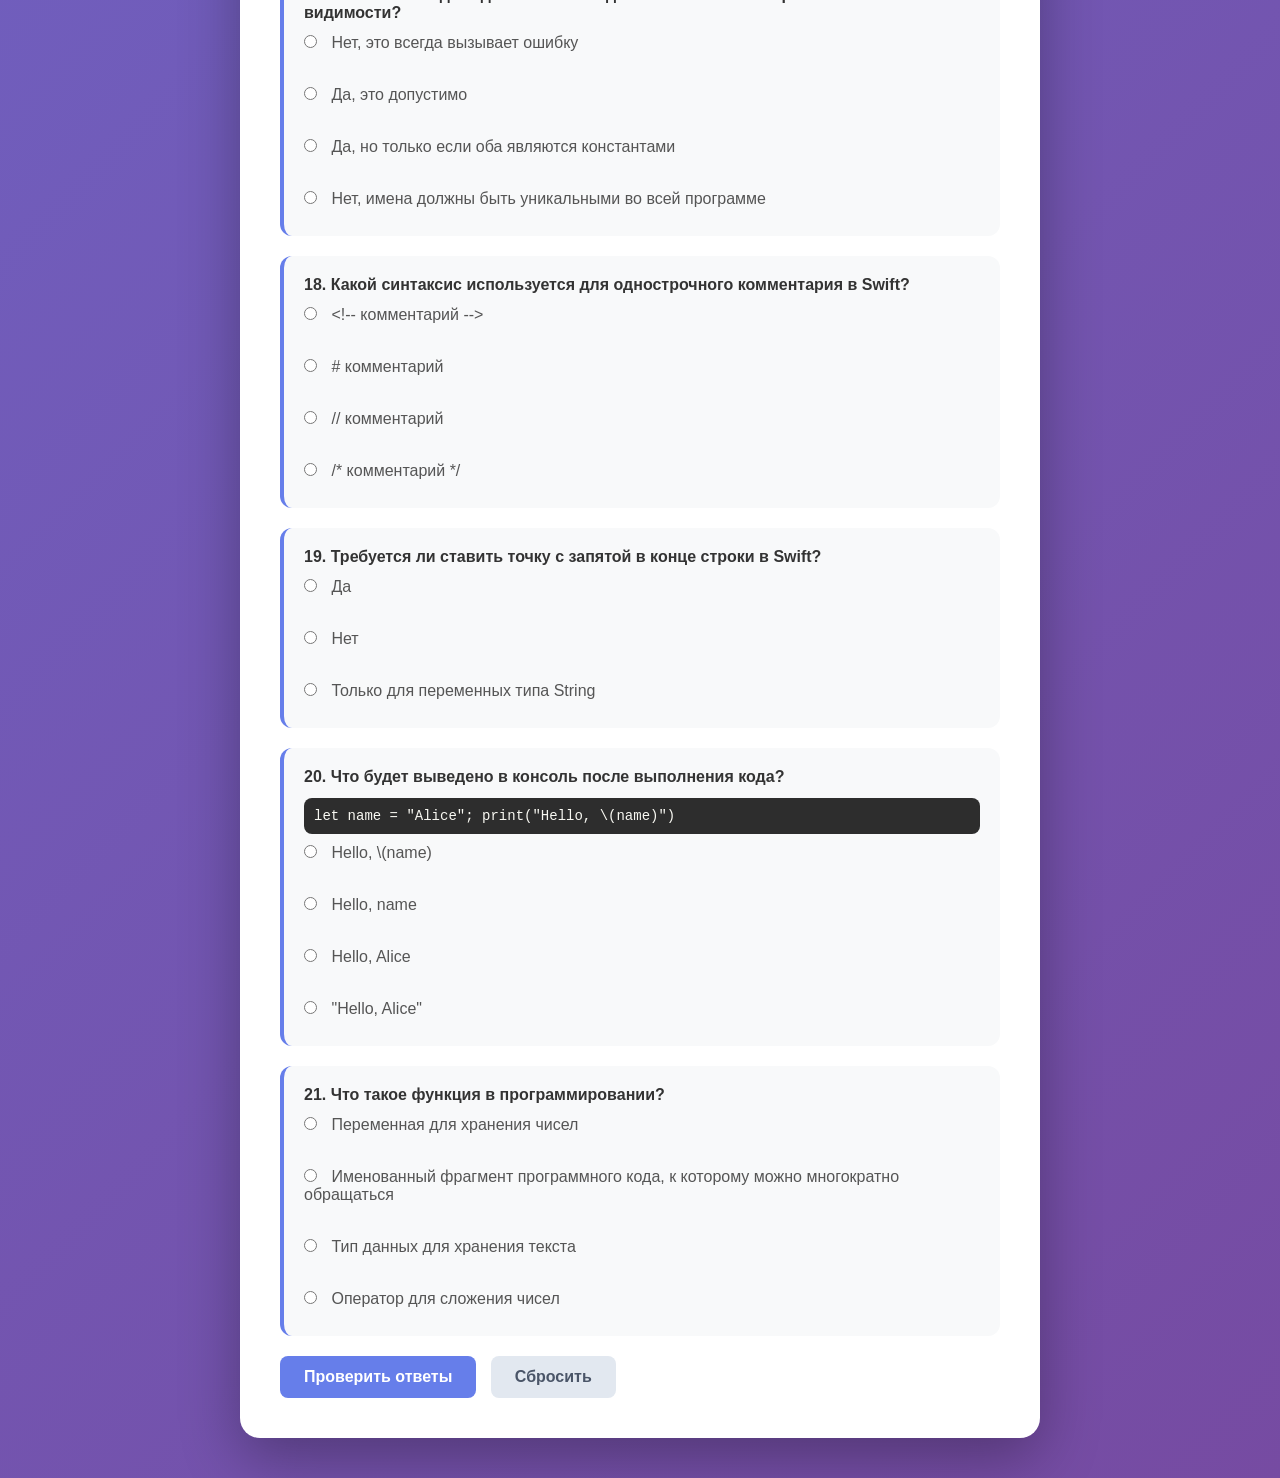
==== commit d203c5c1: "fix quiz 1.1" ====
--- a/swift/part-01/chapter-01/quiz/index.html
+++ b/swift/part-01/chapter-01/quiz/index.html
@@ -107,9 +107,9 @@
             <div class="question">
                 <p><strong>11. Что будет выведено в консоль после выполнения кода?</strong></p>
                 <pre>var a = 10
-            var b = a
-            b = 20
-            print(a)</pre>
+var b = a
+b = 20
+print(a)</pre>
                 <label><input type="radio" name="q11" value="0"> 20</label><br>
                 <label><input type="radio" name="q11" value="1"> 10</label><br>
                 <label><input type="radio" name="q11" value="0"> 10 и 20</label><br>
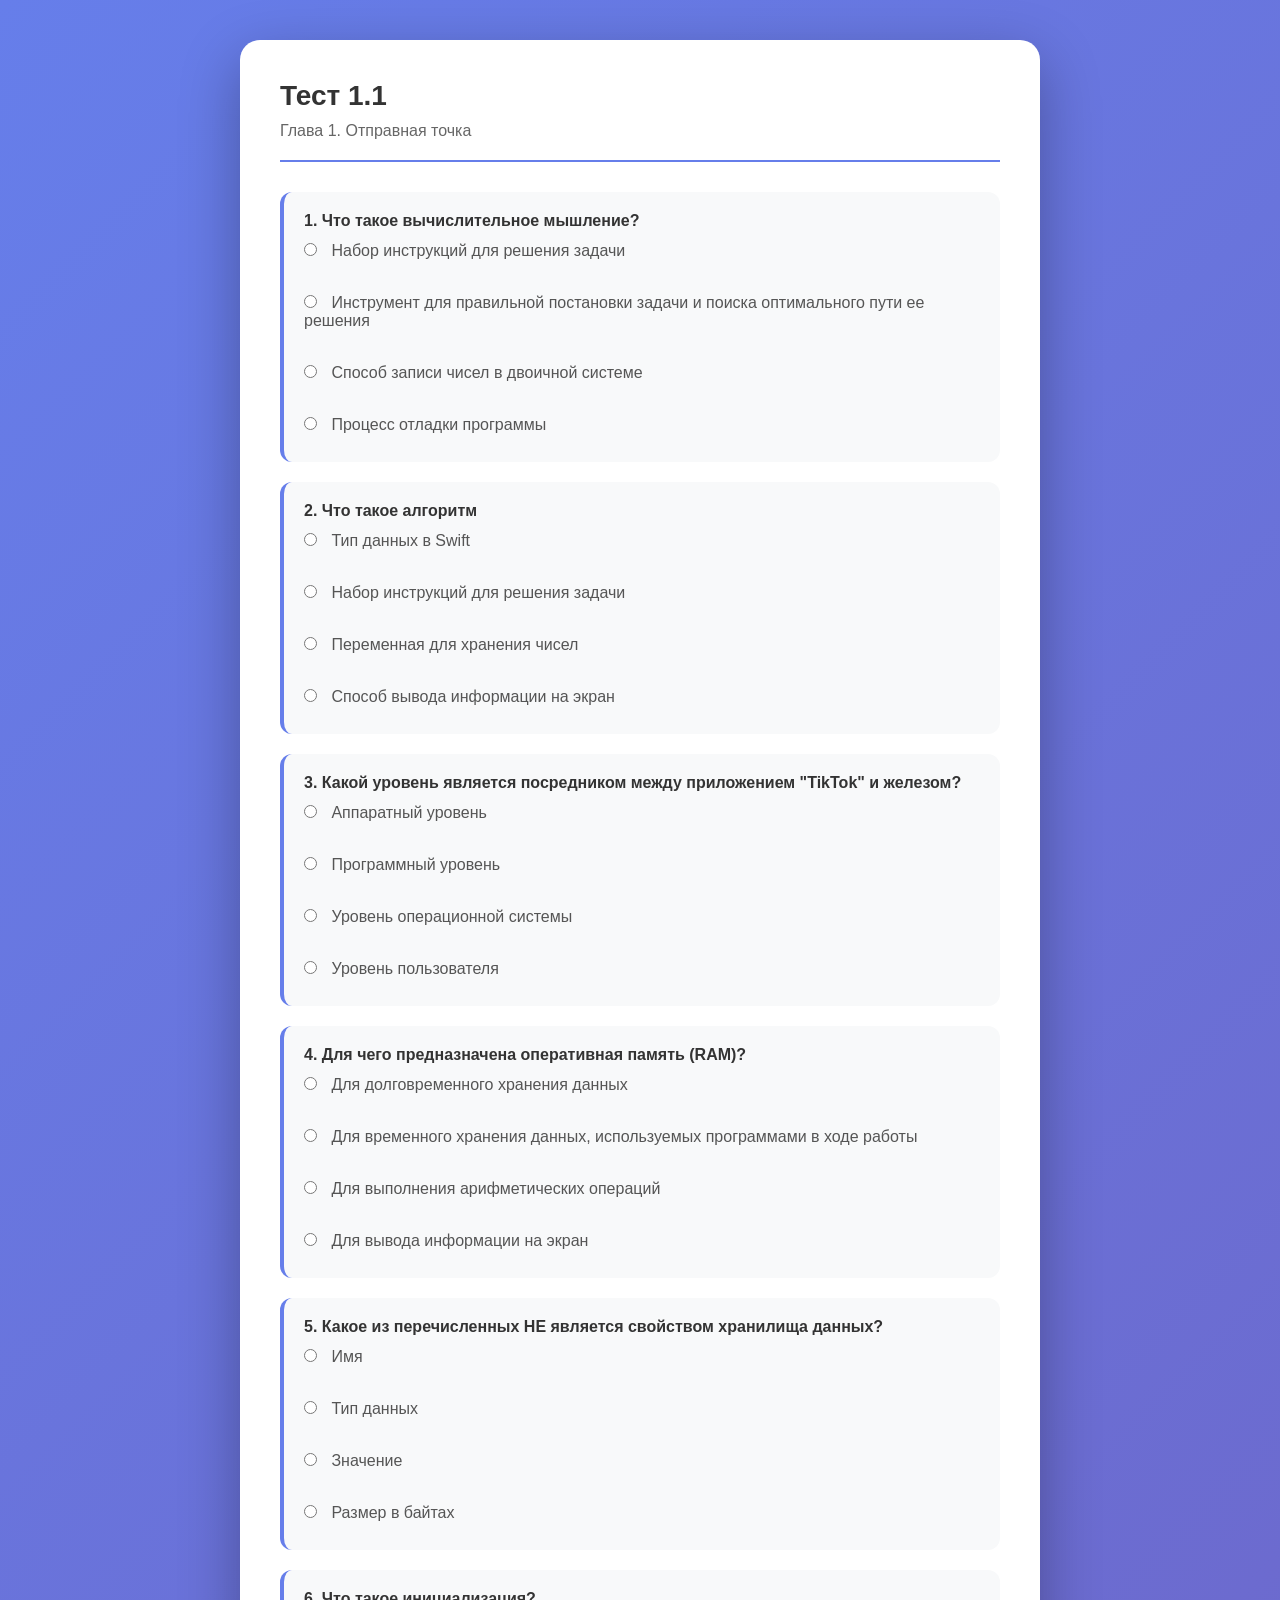
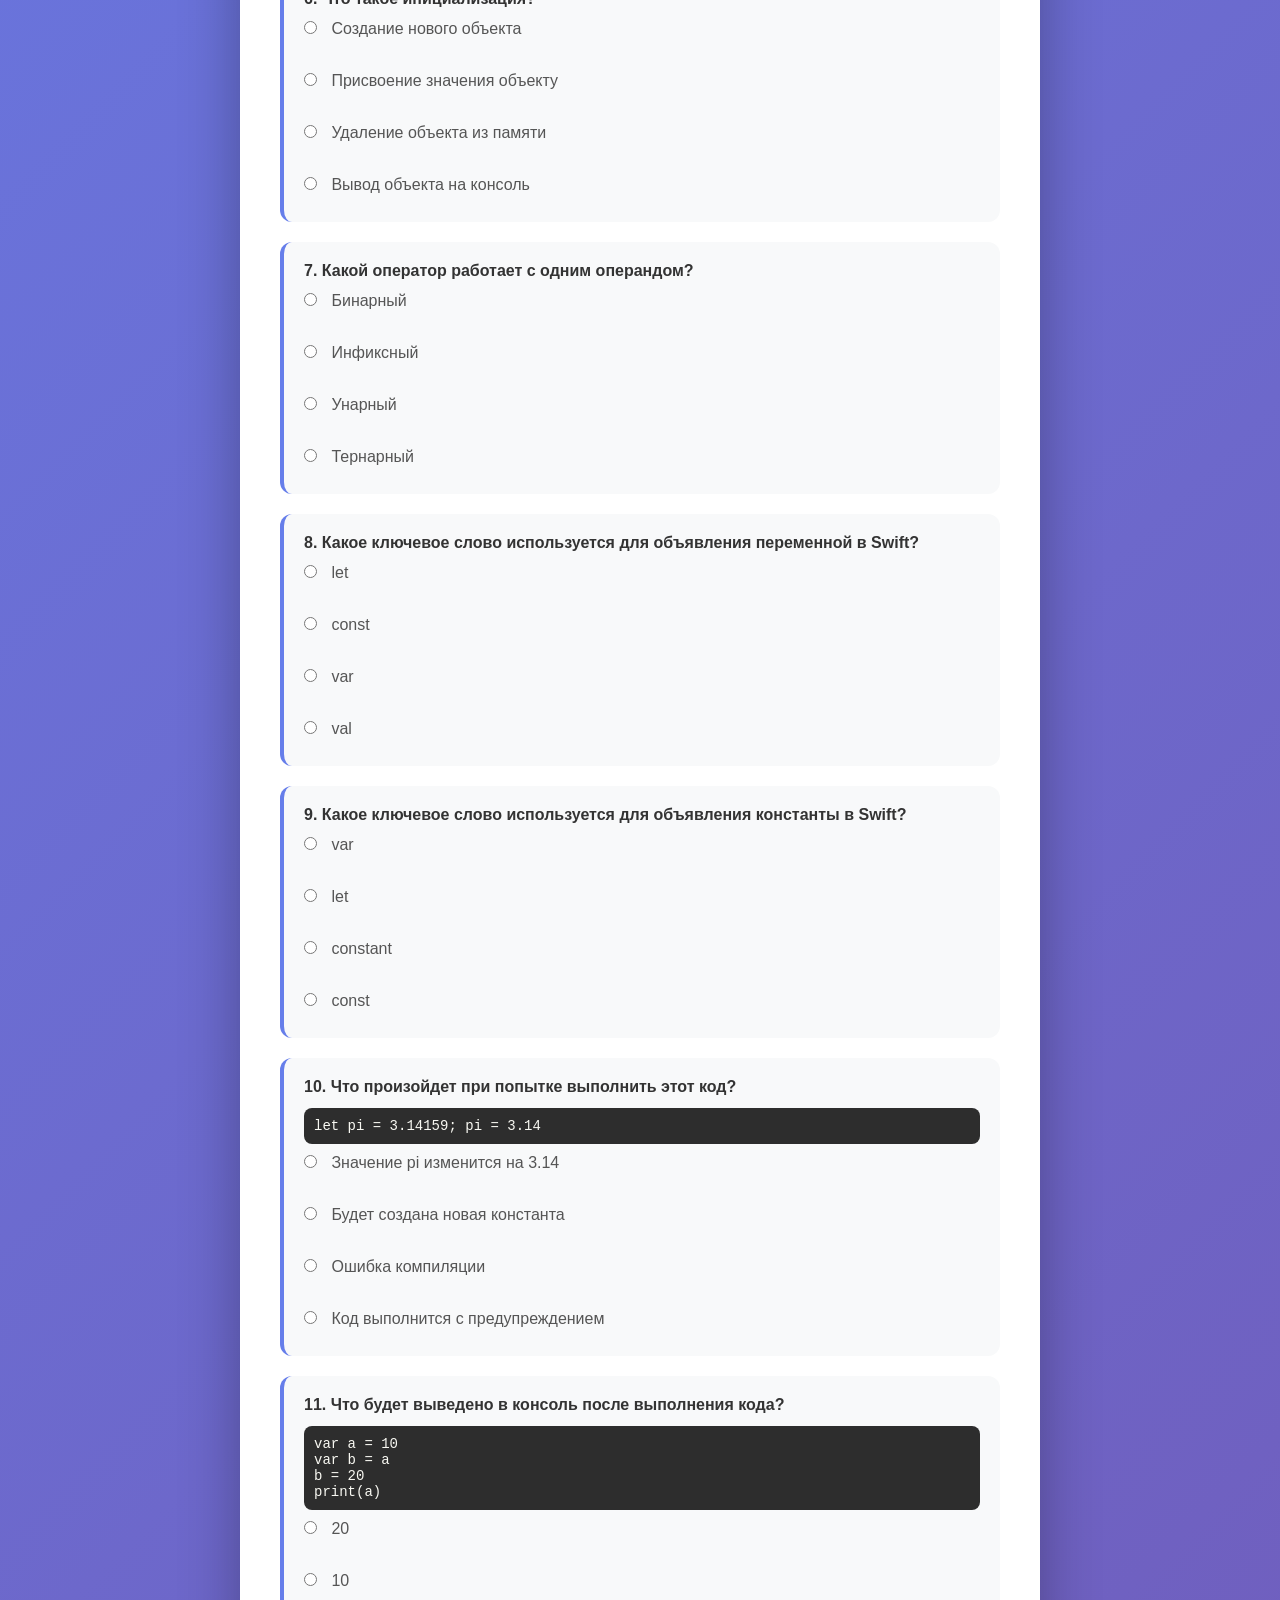
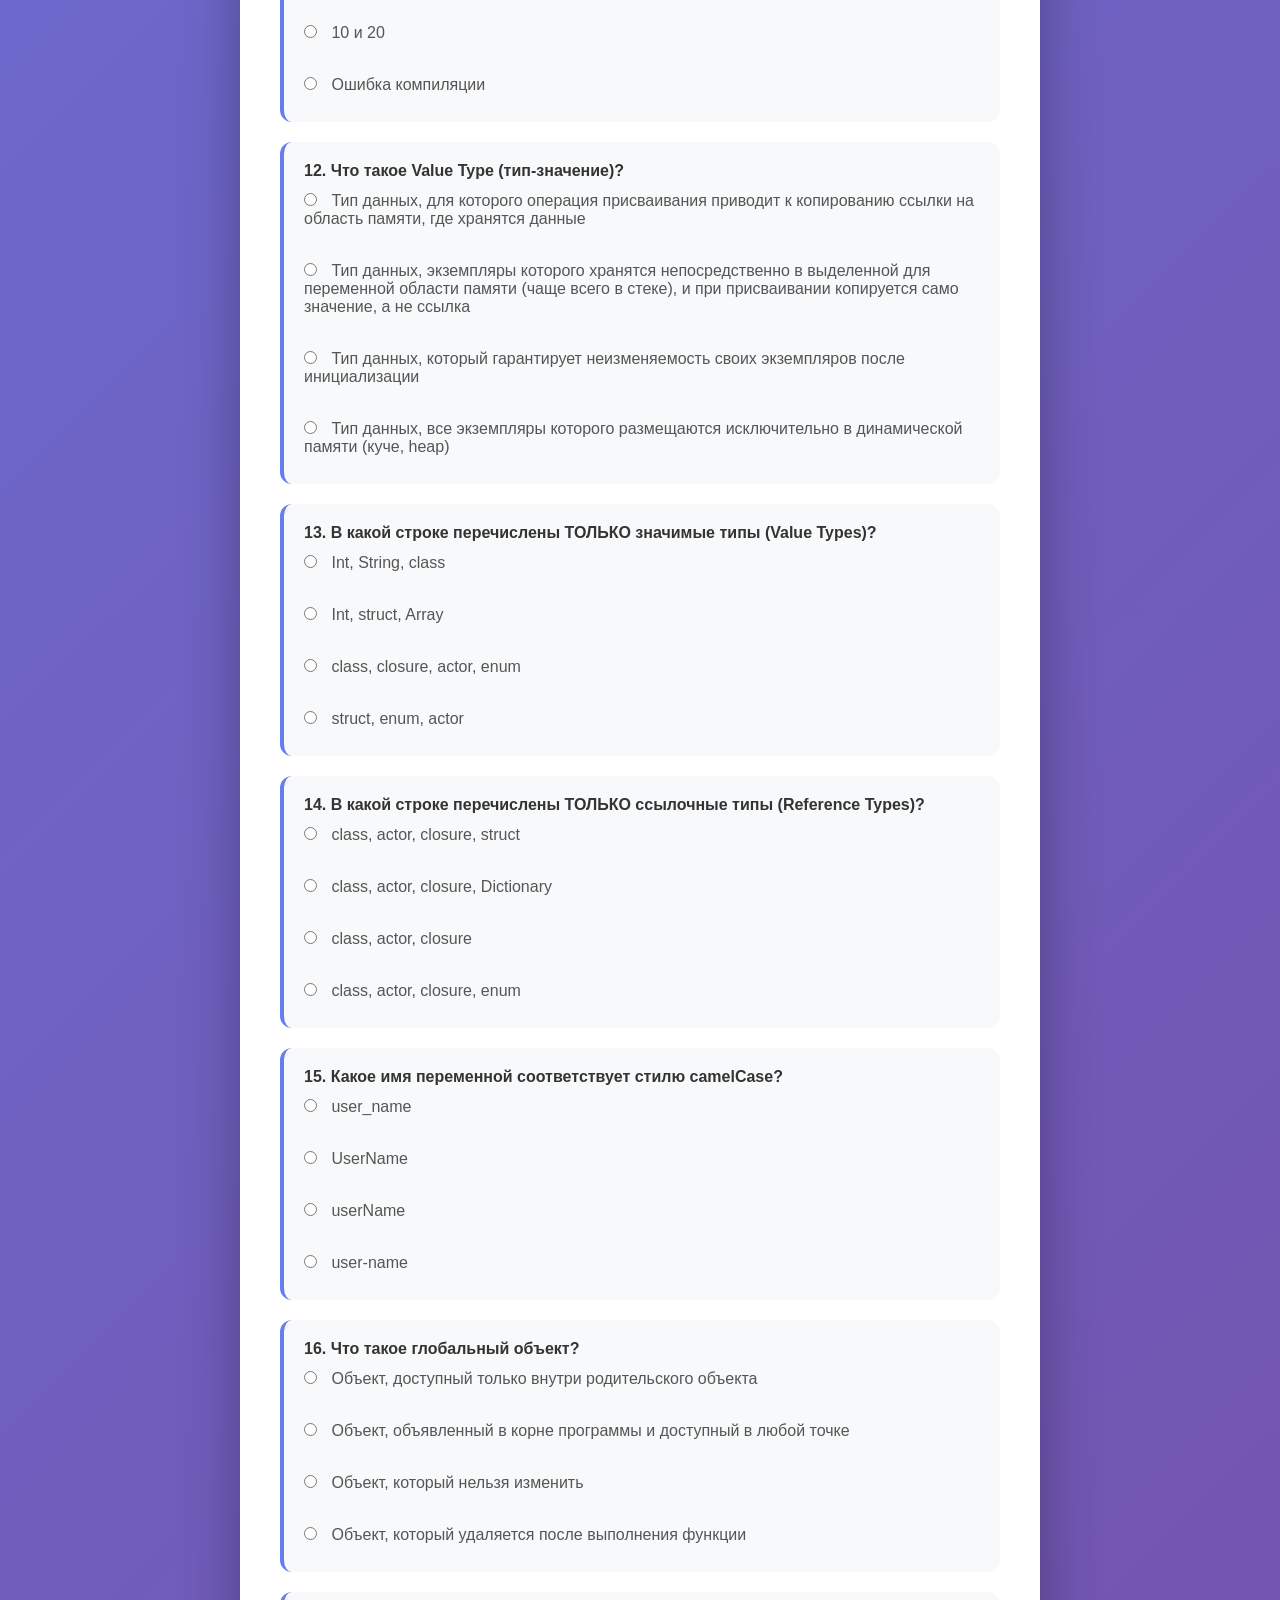
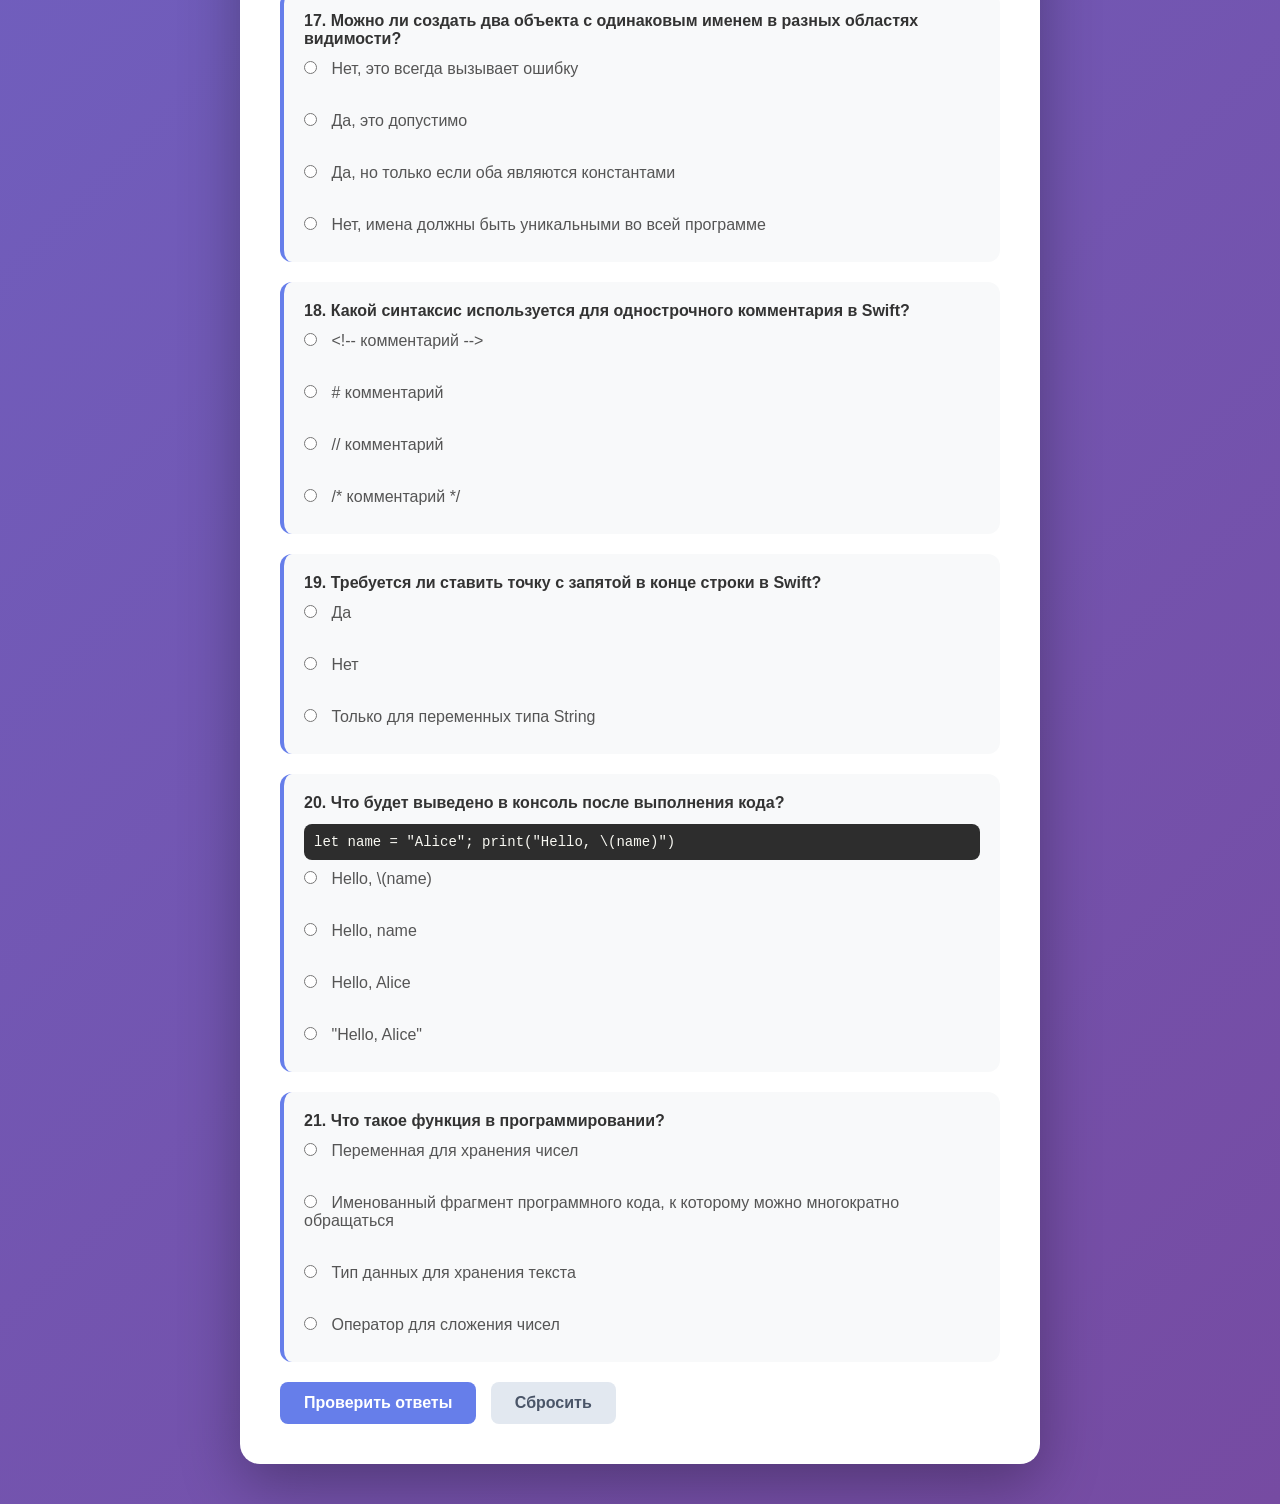
==== commit 97518524: "fix quiz 1.1" ====
--- a/swift/part-01/chapter-01/quiz/index.html
+++ b/swift/part-01/chapter-01/quiz/index.html
@@ -119,7 +119,7 @@
             <!-- Вопрос 12 -->
             <div class="question">
                 <p><strong>12. Что такое Value Type (тип-значение)?</strong></p>
-                <label><input type="radio" name="q12" value="0"> Тип данных, для которого операция присваивания приводит к копированию ссылки на область памяти, где хранятся данные/label><br>
+                <label><input type="radio" name="q12" value="0"> Тип данных, для которого операция присваивания приводит к копированию ссылки на область памяти, где хранятся данные</label><br>
                 <label><input type="radio" name="q12" value="1"> Тип данных, экземпляры которого хранятся непосредственно в выделенной для переменной области памяти (чаще всего в стеке), и при присваивании копируется само значение, а не ссылка</label><br>
                 <label><input type="radio" name="q12" value="0"> Тип данных, который гарантирует неизменяемость своих экземпляров после инициализации</label><br>
                 <label><input type="radio" name="q12" value="0"> Тип данных, все экземпляры которого размещаются исключительно в динамической памяти (куче, heap)</label>
